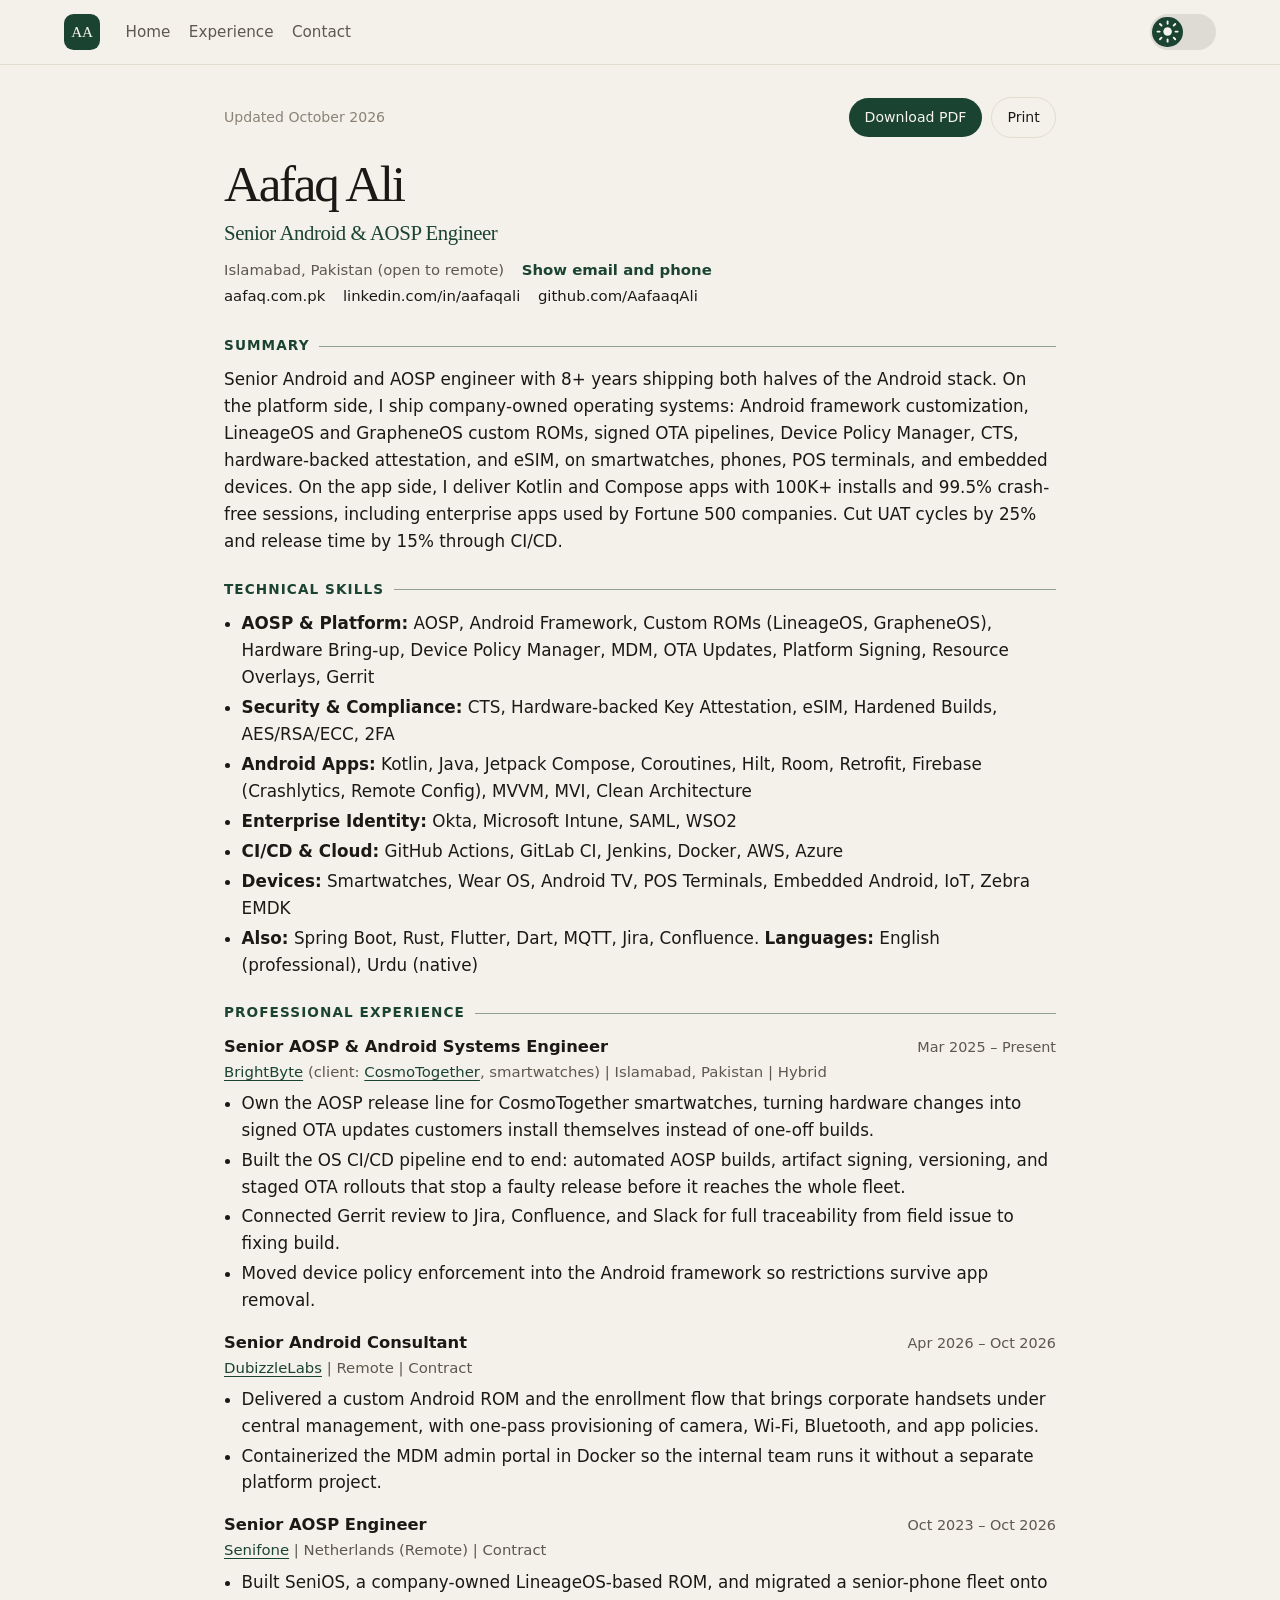
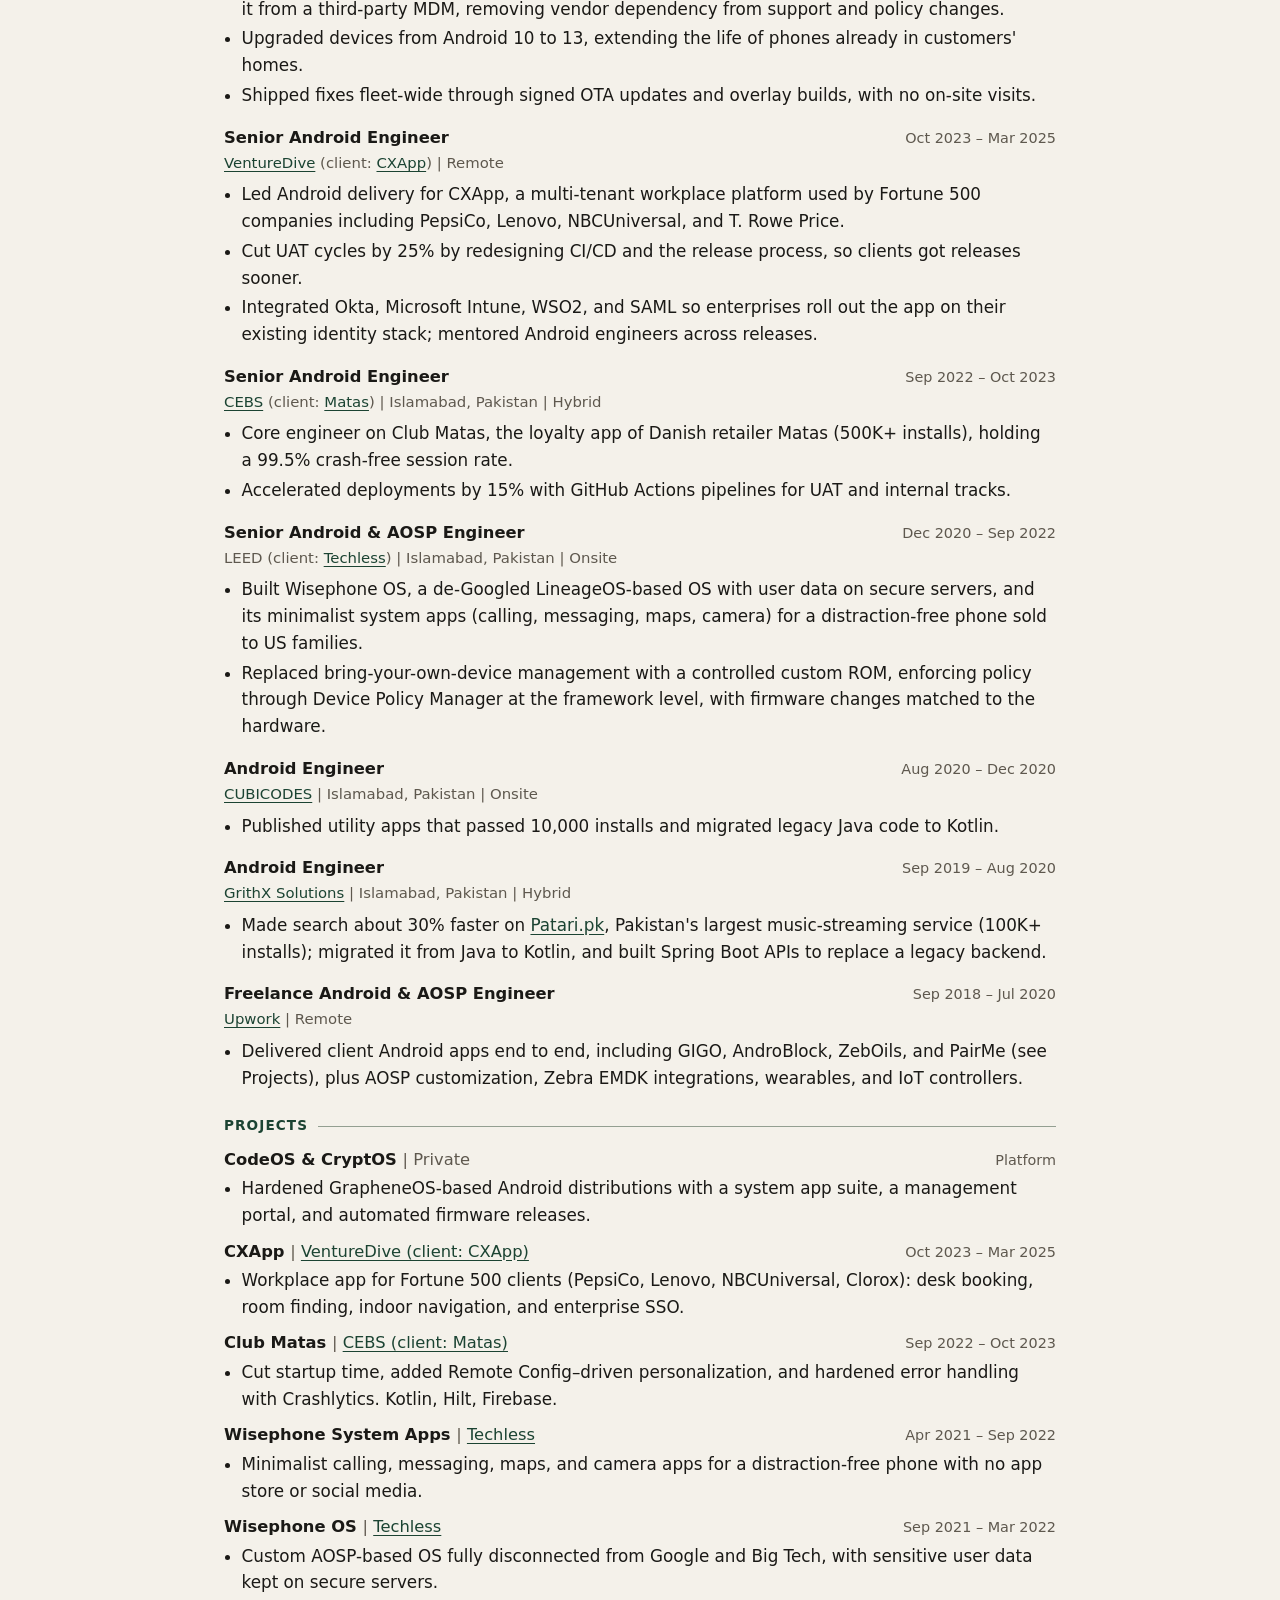
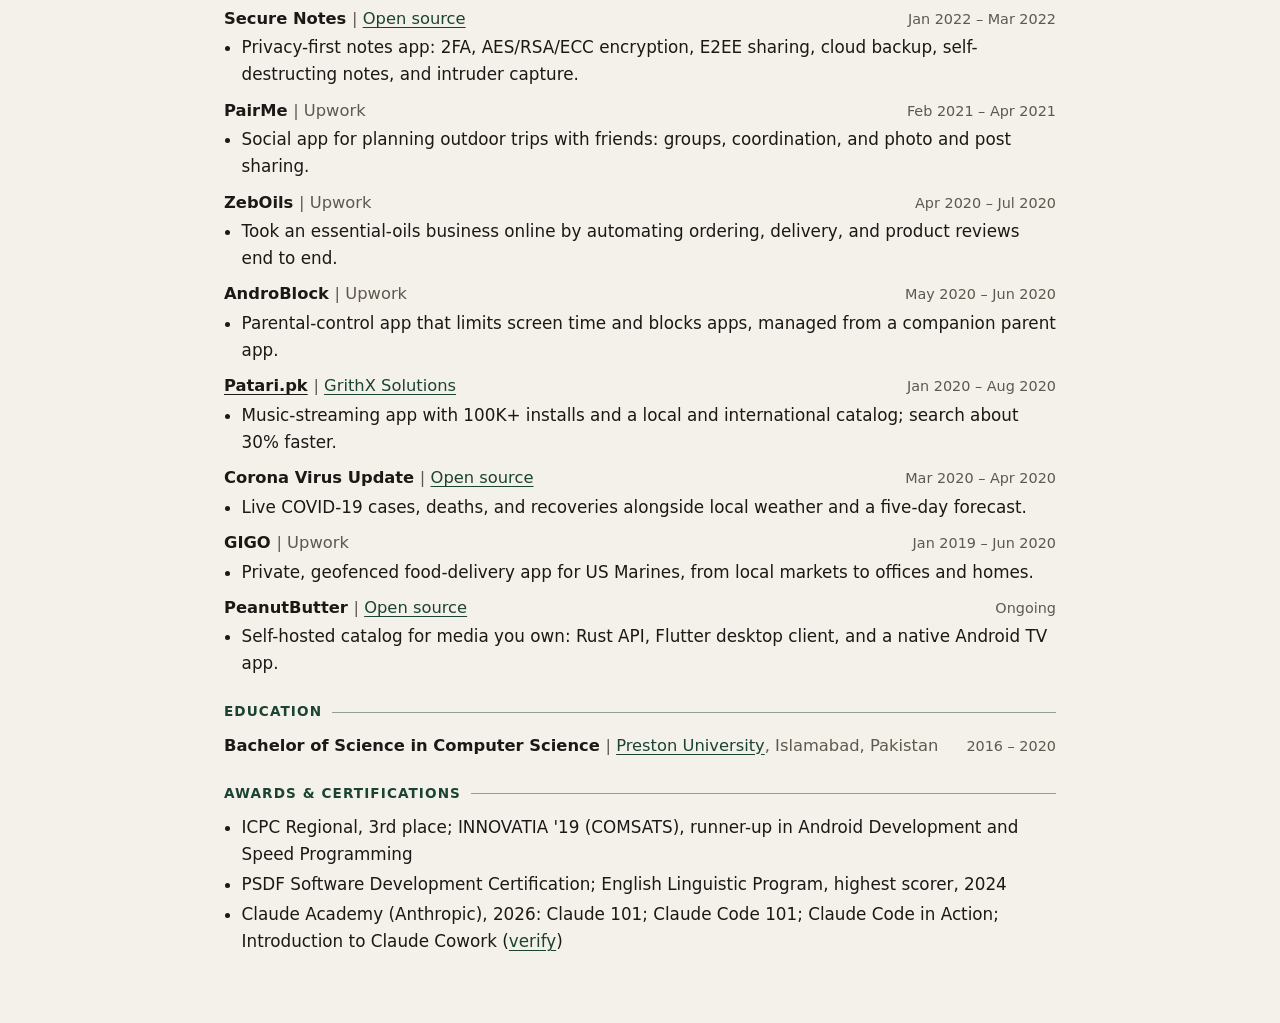
==== resume.html @ c1dac6fc "Update Club Matas installs to 500K+ Co-Authored-By: Claude Opus 5.5 <noreply@anthropic.com>" ====
<!DOCTYPE html>
<html lang="en">
<head>
  <meta charset="utf-8">
  <meta name="viewport" content="width=device-width, initial-scale=1">
  <title>Aafaq Ali · Resume · Senior Android &amp; AOSP Engineer</title>
  <meta name="description" content="Resume of Aafaq Ali, Senior Android and AOSP engineer with 8+ years across Android framework, custom ROMs, OTA pipelines, device management, and Kotlin apps with 100K+ installs. Updated October 2026.">
  <meta name="author" content="Aafaq Ali">
  <meta name="robots" content="index, follow">
  <link rel="canonical" href="https://aafaq.com.pk/resume.html">
  <meta property="og:title" content="Aafaq Ali · Resume">
  <meta property="og:description" content="Senior Android &amp; AOSP Engineer. Android framework, custom ROMs, OTA pipelines, device management, and Kotlin apps with 100K+ installs.">
  <meta property="og:url" content="https://aafaq.com.pk/resume.html">
  <meta property="og:type" content="profile">
  <meta name="theme-color" content="#f4f1ea" media="(prefers-color-scheme: light)">
  <meta name="theme-color" content="#12110f" media="(prefers-color-scheme: dark)">
  <!-- Google Analytics 4: only on the live site, so local copies and previews are not counted. -->
  <script>
    if (/^(www\.)?aafaq\.com\.pk$/.test(location.hostname)) {
      window.dataLayer = window.dataLayer || [];
      window.gtag = function () { dataLayer.push(arguments); };
      gtag("js", new Date());
      gtag("config", "G-D1ZEYYBL6N");
      var ga = document.createElement("script");
      ga.async = true;
      ga.src = "https://www.googletagmanager.com/gtag/js?id=G-D1ZEYYBL6N";
      document.head.appendChild(ga);
    }
  </script>
  <link rel="icon" href="favicon.svg" type="image/svg+xml">
  <link rel="stylesheet" href="css/site.css?v=dev">
  <script src="js/site.js?v=dev" defer></script>
  <script>
    (function () {
      try {
        var saved = localStorage.getItem("theme");
        var theme = saved || (matchMedia("(prefers-color-scheme: dark)").matches ? "dark" : "light");
        document.documentElement.setAttribute("data-theme", theme);
      } catch (err) {}
    })();
  </script>
</head>
<body class="resume">
  <a class="skip" href="#content">Skip to content</a>
  <header class="site-header no-print">
    <div class="wrap bar">
      <a class="brand" href="./" aria-label="Aafaq Ali, home">AA</a>
      <nav class="nav" aria-label="Primary">
        <a href="./">Home</a>
        <a href="./#experience">Experience</a>
        <a href="./#contact">Contact</a>
      </nav>
      <button class="theme-toggle" id="theme-toggle" type="button" aria-pressed="false" aria-label="Switch to dark mode">
        <span class="theme-thumb">
          <span class="theme-glyph">
            <svg class="theme-sun" viewBox="0 0 24 24" aria-hidden="true"><circle cx="12" cy="12" r="4.4"></circle><path d="M12 1.6v2.2M12 20.2v2.2M4.1 4.1l1.6 1.6M18.3 18.3l1.6 1.6M1.6 12h2.2M20.2 12h2.2M4.1 19.9l1.6-1.6M18.3 5.7l1.6-1.6" stroke="currentColor" stroke-width="2" stroke-linecap="round" fill="none"></path></svg>
            <svg class="theme-moon" viewBox="4.4 2.5 18 18" aria-hidden="true"><path d="M14.6 3.1a8.4 8.4 0 1 0 6.3 13.6A6.6 6.6 0 0 1 14.6 3.1z"></path></svg>
          </span>
        </span>
      </button>
    </div>
  </header>

  <main id="content" class="wrap cv">
    <p class="cv-tools no-print">
      <span>Updated October 2026</span>
      <a class="button" href="aafaq-ali-resume.pdf" download>Download PDF</a>
      <button class="button quiet" type="button" onclick="window.print()">Print</button>
    </p>

    <header class="cv-head">
      <h1>Aafaq Ali</h1>
      <p class="cv-title">Senior Android &amp; AOSP Engineer</p>
      <p class="cv-contact" id="resume-contact">
        <span>Islamabad, Pakistan (open to remote)</span>
        <button class="show-inline no-print" id="show-contact" type="button">Show email and phone</button>
      </p>
      <p class="cv-contact">
        <a href="https://aafaq.com.pk/">aafaq.com.pk</a>
        <a href="https://www.linkedin.com/in/aafaqali/">linkedin.com/in/aafaqali</a>
        <a href="https://github.com/AafaaqAli">github.com/AafaaqAli</a>
      </p>
    </header>

    <section class="cv-section" aria-labelledby="r-summary">
      <h2 id="r-summary">Summary</h2>
      <p>Senior Android and AOSP engineer with 8+ years shipping both halves of the Android stack. On the platform side, I ship company-owned operating systems: Android framework customization, LineageOS and GrapheneOS custom ROMs, signed OTA pipelines, Device Policy Manager, CTS, hardware-backed attestation, and eSIM, on smartwatches, phones, POS terminals, and embedded devices. On the app side, I deliver Kotlin and Compose apps with 100K+ installs and 99.5% crash-free sessions, including enterprise apps used by Fortune 500 companies. Cut UAT cycles by 25% and release time by 15% through CI/CD.</p>
    </section>

    <section class="cv-section" aria-labelledby="r-skills">
      <h2 id="r-skills">Technical Skills</h2>
      <ul class="cv-skills">
        <li><strong>AOSP &amp; Platform:</strong> AOSP, Android Framework, Custom ROMs (LineageOS, GrapheneOS), Hardware Bring-up, Device Policy Manager, MDM, OTA Updates, Platform Signing, Resource Overlays, Gerrit</li>
        <li><strong>Security &amp; Compliance:</strong> CTS, Hardware-backed Key Attestation, eSIM, Hardened Builds, AES/RSA/ECC, 2FA</li>
        <li><strong>Android Apps:</strong> Kotlin, Java, Jetpack Compose, Coroutines, Hilt, Room, Retrofit, Firebase (Crashlytics, Remote Config), MVVM, MVI, Clean Architecture</li>
        <li><strong>Enterprise Identity:</strong> Okta, Microsoft Intune, SAML, WSO2</li>
        <li><strong>CI/CD &amp; Cloud:</strong> GitHub Actions, GitLab CI, Jenkins, Docker, AWS, Azure</li>
        <li><strong>Devices:</strong> Smartwatches, Wear OS, Android TV, POS Terminals, Embedded Android, IoT, Zebra EMDK</li>
        <li><strong>Also:</strong> Spring Boot, Rust, Flutter, Dart, MQTT, Jira, Confluence. <strong>Languages:</strong> English (professional), Urdu (native)</li>
      </ul>
    </section>

    <section class="cv-section" aria-labelledby="r-exp">
      <h2 id="r-exp">Professional Experience</h2>

      <article class="cv-job">
        <div class="cv-job-head">
          <h3>Senior AOSP &amp; Android Systems Engineer</h3>
          <span class="cv-date">Mar 2025 – Present</span>
        </div>
        <p class="cv-org"><a href="https://www.linkedin.com/company/bright-byteconsulting">BrightByte</a> (client: <a href="https://cosmotogether.com/">CosmoTogether</a>, smartwatches) | Islamabad, Pakistan | Hybrid</p>
        <ul>
          <li>Own the AOSP release line for CosmoTogether smartwatches, turning hardware changes into signed OTA updates customers install themselves instead of one-off builds.</li>
          <li>Built the OS CI/CD pipeline end to end: automated AOSP builds, artifact signing, versioning, and staged OTA rollouts that stop a faulty release before it reaches the whole fleet.</li>
          <li>Connected Gerrit review to Jira, Confluence, and Slack for full traceability from field issue to fixing build.</li>
          <li>Moved device policy enforcement into the Android framework so restrictions survive app removal.</li>
        </ul>
      </article>

      <article class="cv-job">
        <div class="cv-job-head">
          <h3>Senior Android Consultant</h3>
          <span class="cv-date">Apr 2026 – Oct 2026</span>
        </div>
        <p class="cv-org"><a href="https://www.dubizzle.com/">DubizzleLabs</a> | Remote | Contract</p>
        <ul>
          <li>Delivered a custom Android ROM and the enrollment flow that brings corporate handsets under central management, with one-pass provisioning of camera, Wi-Fi, Bluetooth, and app policies.</li>
          <li>Containerized the MDM admin portal in Docker so the internal team runs it without a separate platform project.</li>
        </ul>
      </article>

      <article class="cv-job">
        <div class="cv-job-head">
          <h3>Senior AOSP Engineer</h3>
          <span class="cv-date">Oct 2023 – Oct 2026</span>
        </div>
        <p class="cv-org"><a href="https://senifone.co.uk/">Senifone</a> | Netherlands (Remote) | Contract</p>
        <ul>
          <li>Built SeniOS, a company-owned LineageOS-based ROM, and migrated a senior-phone fleet onto it from a third-party MDM, removing vendor dependency from support and policy changes.</li>
          <li>Upgraded devices from Android 10 to 13, extending the life of phones already in customers' homes.</li>
          <li>Shipped fixes fleet-wide through signed OTA updates and overlay builds, with no on-site visits.</li>
        </ul>
      </article>

      <article class="cv-job">
        <div class="cv-job-head">
          <h3>Senior Android Engineer</h3>
          <span class="cv-date">Oct 2023 – Mar 2025</span>
        </div>
        <p class="cv-org"><a href="https://www.venturedive.com/">VentureDive</a> (client: <a href="https://cxapp.com/">CXApp</a>) | Remote</p>
        <ul>
          <li>Led Android delivery for CXApp, a multi-tenant workplace platform used by Fortune 500 companies including PepsiCo, Lenovo, NBCUniversal, and T. Rowe Price.</li>
          <li>Cut UAT cycles by 25% by redesigning CI/CD and the release process, so clients got releases sooner.</li>
          <li>Integrated Okta, Microsoft Intune, WSO2, and SAML so enterprises roll out the app on their existing identity stack; mentored Android engineers across releases.</li>
        </ul>
      </article>

      <article class="cv-job">
        <div class="cv-job-head">
          <h3>Senior Android Engineer</h3>
          <span class="cv-date">Sep 2022 – Oct 2023</span>
        </div>
        <p class="cv-org"><a href="https://www.cebs.io/">CEBS</a> (client: <a href="https://play.google.com/store/apps/details?id=matas.matas">Matas</a>) | Islamabad, Pakistan | Hybrid</p>
        <ul>
          <li>Core engineer on Club Matas, the loyalty app of Danish retailer Matas (500K+ installs), holding a 99.5% crash-free session rate.</li>
          <li>Accelerated deployments by 15% with GitHub Actions pipelines for UAT and internal tracks.</li>
        </ul>
      </article>

      <article class="cv-job">
        <div class="cv-job-head">
          <h3>Senior Android &amp; AOSP Engineer</h3>
          <span class="cv-date">Dec 2020 – Sep 2022</span>
        </div>
        <p class="cv-org">LEED (client: <a href="https://www.techless.com/">Techless</a>) | Islamabad, Pakistan | Onsite</p>
        <ul>
          <li>Built Wisephone OS, a de-Googled LineageOS-based OS with user data on secure servers, and its minimalist system apps (calling, messaging, maps, camera) for a distraction-free phone sold to US families.</li>
          <li>Replaced bring-your-own-device management with a controlled custom ROM, enforcing policy through Device Policy Manager at the framework level, with firmware changes matched to the hardware.</li>
        </ul>
      </article>

      <article class="cv-job">
        <div class="cv-job-head">
          <h3>Android Engineer</h3>
          <span class="cv-date">Aug 2020 – Dec 2020</span>
        </div>
        <p class="cv-org"><a href="https://www.linkedin.com/company/cubicodes">CUBICODES</a> | Islamabad, Pakistan | Onsite</p>
        <ul>
          <li>Published utility apps that passed 10,000 installs and migrated legacy Java code to Kotlin.</li>
        </ul>
      </article>

      <article class="cv-job">
        <div class="cv-job-head">
          <h3>Android Engineer</h3>
          <span class="cv-date">Sep 2019 – Aug 2020</span>
        </div>
        <p class="cv-org"><a href="https://grithx.com/">GrithX Solutions</a> | Islamabad, Pakistan | Hybrid</p>
        <ul>
          <li>Made search about 30% faster on <a href="https://en.wikipedia.org/wiki/Patari_(service)">Patari.pk</a>, Pakistan's largest music-streaming service (100K+ installs); migrated it from Java to Kotlin, and built Spring Boot APIs to replace a legacy backend.</li>
        </ul>
      </article>

      <article class="cv-job">
        <div class="cv-job-head">
          <h3>Freelance Android &amp; AOSP Engineer</h3>
          <span class="cv-date">Sep 2018 – Jul 2020</span>
        </div>
        <p class="cv-org"><a href="https://www.upwork.com/freelancers/~01023178194f30eed5">Upwork</a> | Remote</p>
        <ul>
          <li>Delivered client Android apps end to end, including GIGO, AndroBlock, ZebOils, and PairMe (see Projects), plus AOSP customization, Zebra EMDK integrations, wearables, and IoT controllers.</li>
        </ul>
      </article>
    </section>

    <section class="cv-section" aria-labelledby="r-projects">
      <h2 id="r-projects">Projects</h2>
      <article class="cv-job cv-proj">
        <div class="cv-job-head">
          <h3>CodeOS &amp; CryptOS <span class="cv-ctx">| Private</span></h3>
          <span class="cv-date">Platform</span>
        </div>
        <ul>
          <li>Hardened GrapheneOS-based Android distributions with a system app suite, a management portal, and automated firmware releases.</li>
        </ul>
      </article>

      <article class="cv-job cv-proj">
        <div class="cv-job-head">
          <h3>CXApp <span class="cv-ctx">| <a href="https://cxapp.com/">VentureDive (client: CXApp)</a></span></h3>
          <span class="cv-date">Oct 2023 – Mar 2025</span>
        </div>
        <ul>
          <li>Workplace app for Fortune 500 clients (PepsiCo, Lenovo, NBCUniversal, Clorox): desk booking, room finding, indoor navigation, and enterprise SSO.</li>
        </ul>
      </article>
      <article class="cv-job cv-proj">
        <div class="cv-job-head">
          <h3>Club Matas <span class="cv-ctx">| <a href="https://play.google.com/store/apps/details?id=matas.matas">CEBS (client: Matas)</a></span></h3>
          <span class="cv-date">Sep 2022 – Oct 2023</span>
        </div>
        <ul>
          <li>Cut startup time, added Remote Config–driven personalization, and hardened error handling with Crashlytics. Kotlin, Hilt, Firebase.</li>
        </ul>
      </article>

      <article class="cv-job cv-proj">
        <div class="cv-job-head">
          <h3>Wisephone System Apps <span class="cv-ctx">| <a href="https://www.techless.com/">Techless</a></span></h3>
          <span class="cv-date">Apr 2021 – Sep 2022</span>
        </div>
        <ul>
          <li>Minimalist calling, messaging, maps, and camera apps for a distraction-free phone with no app store or social media.</li>
        </ul>
      </article>

      <article class="cv-job cv-proj">
        <div class="cv-job-head">
          <h3>Wisephone OS <span class="cv-ctx">| <a href="https://www.techless.com/">Techless</a></span></h3>
          <span class="cv-date">Sep 2021 – Mar 2022</span>
        </div>
        <ul>
          <li>Custom AOSP-based OS fully disconnected from Google and Big Tech, with sensitive user data kept on secure servers.</li>
        </ul>
      </article>

      <article class="cv-job cv-proj">
        <div class="cv-job-head">
          <h3>Secure Notes <span class="cv-ctx">| <a href="https://github.com/AafaaqAli/SecureNotes">Open source</a></span></h3>
          <span class="cv-date">Jan 2022 – Mar 2022</span>
        </div>
        <ul>
          <li>Privacy-first notes app: 2FA, AES/RSA/ECC encryption, E2EE sharing, cloud backup, self-destructing notes, and intruder capture.</li>
        </ul>
      </article>

      <article class="cv-job cv-proj">
        <div class="cv-job-head">
          <h3>PairMe <span class="cv-ctx">| Upwork</span></h3>
          <span class="cv-date">Feb 2021 – Apr 2021</span>
        </div>
        <ul>
          <li>Social app for planning outdoor trips with friends: groups, coordination, and photo and post sharing.</li>
        </ul>
      </article>

      <article class="cv-job cv-proj">
        <div class="cv-job-head">
          <h3>ZebOils <span class="cv-ctx">| Upwork</span></h3>
          <span class="cv-date">Apr 2020 – Jul 2020</span>
        </div>
        <ul>
          <li>Took an essential-oils business online by automating ordering, delivery, and product reviews end to end.</li>
        </ul>
      </article>

      <article class="cv-job cv-proj">
        <div class="cv-job-head">
          <h3>AndroBlock <span class="cv-ctx">| Upwork</span></h3>
          <span class="cv-date">May 2020 – Jun 2020</span>
        </div>
        <ul>
          <li>Parental-control app that limits screen time and blocks apps, managed from a companion parent app.</li>
        </ul>
      </article>

      <article class="cv-job cv-proj">
        <div class="cv-job-head">
          <h3><a href="https://en.wikipedia.org/wiki/Patari_(service)">Patari.pk</a> <span class="cv-ctx">| <a href="https://grithx.com/">GrithX Solutions</a></span></h3>
          <span class="cv-date">Jan 2020 – Aug 2020</span>
        </div>
        <ul>
          <li>Music-streaming app with 100K+ installs and a local and international catalog; search about 30% faster.</li>
        </ul>
      </article>

      <article class="cv-job cv-proj">
        <div class="cv-job-head">
          <h3>Corona Virus Update <span class="cv-ctx">| <a href="https://github.com/AafaaqAli/CoronaUpdate">Open source</a></span></h3>
          <span class="cv-date">Mar 2020 – Apr 2020</span>
        </div>
        <ul>
          <li>Live COVID-19 cases, deaths, and recoveries alongside local weather and a five-day forecast.</li>
        </ul>
      </article>

      <article class="cv-job cv-proj">
        <div class="cv-job-head">
          <h3>GIGO <span class="cv-ctx">| Upwork</span></h3>
          <span class="cv-date">Jan 2019 – Jun 2020</span>
        </div>
        <ul>
          <li>Private, geofenced food-delivery app for US Marines, from local markets to offices and homes.</li>
        </ul>
      </article>

      <article class="cv-job cv-proj">
        <div class="cv-job-head">
          <h3>PeanutButter <span class="cv-ctx">| <a href="https://github.com/PeanutButterOrg/PeanutButter">Open source</a></span></h3>
          <span class="cv-date">Ongoing</span>
        </div>
        <ul>
          <li>Self-hosted catalog for media you own: Rust API, Flutter desktop client, and a native Android TV app.</li>
        </ul>
      </article>
    </section>

    <section class="cv-section" aria-labelledby="r-edu">
      <h2 id="r-edu">Education</h2>
      <div class="cv-job-head">
        <h3>Bachelor of Science in Computer Science <span class="cv-ctx">| <a href="https://preston.edu.pk/">Preston University</a>, Islamabad, Pakistan</span></h3>
        <span class="cv-date">2016 – 2020</span>
      </div>
    </section>

    <section class="cv-section" aria-labelledby="r-awards">
      <h2 id="r-awards">Awards &amp; Certifications</h2>
      <ul class="cv-list">
        <li>ICPC Regional, 3rd place; INNOVATIA '19 (COMSATS), runner-up in Android Development and Speed Programming</li>
        <li>PSDF Software Development Certification; English Linguistic Program, highest scorer, 2024</li>
        <li>Claude Academy (Anthropic), 2026: Claude 101; Claude Code 101; Claude Code in Action; Introduction to Claude Cowork (<a href="https://academy.claude.com/verify/8e38392c309df0e5805ce47df8dbedf6" target="_blank" rel="noopener noreferrer">verify</a>)</li>
      </ul>
    </section>
  </main>
</body>
</html>
---- css/site.css ----
:root {
  --bg: #f4f1ea;
  --surface: #fffcf8;
  --ink: #1a1916;
  --muted: #5e584e;
  --faint: #8a8276;
  --line: #e3dcd0;
  --accent: #1b4332;
  --accent-ink: #f7f4ee;
  --shadow: 0 16px 40px rgba(40, 32, 20, 0.06);
  --serif: "Iowan Old Style", Palatino, "Palatino Linotype", Georgia, serif;
  --sans: "Segoe UI", system-ui, -apple-system, sans-serif;
  --page: 72rem;
  color-scheme: light;
}

[data-theme="dark"] {
  --bg: #12110f;
  --surface: #1c1b18;
  --ink: #f3efe6;
  --muted: #c4bbae;
  --faint: #9a9184;
  --line: #312e29;
  --accent: #d5ebe1;
  --accent-ink: #13211b;
  --shadow: none;
  color-scheme: dark;
}

@media (prefers-color-scheme: dark) {
  :root:not([data-theme="light"]) {
    --bg: #12110f;
    --surface: #1c1b18;
    --ink: #f3efe6;
    --muted: #c4bbae;
    --faint: #9a9184;
    --line: #312e29;
    --accent: #d5ebe1;
    --accent-ink: #13211b;
    --shadow: none;
    color-scheme: dark;
  }
}

*,
*::before,
*::after { box-sizing: border-box; }

[hidden] { display: none !important; }

html { scroll-behavior: auto; }

body {
  margin: 0;
  background:
    radial-gradient(1200px 420px at 10% -10%, color-mix(in srgb, var(--accent) 12%, transparent), transparent 60%),
    var(--bg);
  color: var(--ink);
  font-family: var(--sans);
  font-size: 1.05rem;
  line-height: 1.6;
  transition: background-color 0.45s ease, color 0.45s ease;
}

.site-header,
.section,
.job {
  transition: background-color 0.45s ease, color 0.45s ease, border-color 0.45s ease;
}

img { max-width: 100%; display: block; }

a { color: inherit; text-underline-offset: 0.18em; }
a:hover { color: var(--accent); }

:focus-visible {
  outline: 2px solid var(--accent);
  outline-offset: 3px;
}

.skip {
  position: absolute;
  left: 1rem;
  top: -4rem;
  background: var(--accent);
  color: var(--accent-ink);
  padding: 0.5rem 0.8rem;
  z-index: 30;
}
.skip:focus { top: 0.75rem; }

.wrap {
  width: min(var(--page), calc(100% - 2.5rem));
  margin-inline: auto;
}

.site-header {
  position: sticky;
  top: 0;
  z-index: 20;
  background: color-mix(in srgb, var(--bg) 88%, transparent);
  backdrop-filter: blur(14px);
  border-bottom: 1px solid var(--line);
}

.bar {
  display: flex;
  align-items: center;
  justify-content: space-between;
  gap: 1rem;
  min-height: 4rem;
}

.nav {
  display: flex;
  flex-wrap: wrap;
  gap: 0.25rem 1.15rem;
}

.nav a {
  text-decoration: none;
  color: var(--muted);
  font-size: 0.95rem;
  padding: 0.35rem 0;
}

.nav a { position: relative; transition: color 0.2s ease; }
.nav a::after {
  content: "";
  position: absolute;
  left: 0;
  right: 0;
  bottom: 0;
  height: 2px;
  border-radius: 2px;
  background: var(--accent);
  transform: scaleX(0);
  transform-origin: left;
  transition: transform 0.3s cubic-bezier(0.22, 1, 0.36, 1);
}
.nav a:hover,
.nav a[aria-current] { color: var(--ink); }
.nav a[aria-current]::after { transform: scaleX(1); }

.theme-toggle {
  position: relative;
  width: 4.15rem;
  height: 2.25rem;
  padding: 0;
  border: 0;
  border-radius: 999px;
  background: color-mix(in srgb, var(--ink) 10%, var(--bg));
  color: var(--ink);
  cursor: pointer;
  outline: none;
  overflow: hidden;
}

.theme-toggle:focus,
.theme-toggle:focus-visible { outline: none; }

.theme-thumb {
  position: absolute;
  top: 0.16rem;
  left: 0.16rem;
  width: 1.93rem;
  height: 1.93rem;
  border: 0;
  border-radius: 50%;
  background: var(--accent);
  color: var(--accent-ink);
  display: grid;
  place-items: center;
  transition: transform 0.45s cubic-bezier(0.22, 1, 0.36, 1);
}

.theme-glyph {
  width: 1.45rem;
  height: 1.45rem;
  display: grid;
}

.theme-glyph svg {
  grid-area: 1 / 1;
  width: 100%;
  height: 100%;
  fill: currentColor;
  stroke: none;
  color: var(--accent-ink);
  transform-origin: center;
  transition: transform 0.45s cubic-bezier(0.22, 1, 0.36, 1);
}

.theme-sun { opacity: 1; transform: rotate(0deg); }
.theme-moon { opacity: 0; transform: rotate(-28deg); }

[data-theme="dark"] .theme-sun { opacity: 0; transform: rotate(28deg); }
[data-theme="dark"] .theme-moon { opacity: 1; transform: rotate(0deg); }
[data-theme="dark"] .theme-thumb { transform: translateX(1.9rem); }

@media (prefers-reduced-motion: reduce) {
  .theme-glyph svg,
  .theme-thumb,
  .card,
  body,
  .site-header { transition: none; }
}

.hero {
  padding: 4.5rem 0 2.5rem;
}

.eyebrow {
  margin: 0 0 0.8rem;
  color: var(--muted);
  font-size: 0.78rem;
  letter-spacing: 0.14em;
  text-transform: uppercase;
}

h1 {
  margin: 0;
  font-family: var(--serif);
  font-weight: 500;
  font-size: clamp(3.2rem, 7vw, 5.4rem);
  letter-spacing: -0.045em;
  line-height: 0.92;
}

.role {
  margin: 1rem 0 0;
  font-family: var(--serif);
  font-size: clamp(1.45rem, 2.4vw, 1.9rem);
  letter-spacing: -0.03em;
  line-height: 1.2;
}

.lede {
  max-width: 40rem;
  margin: 1.1rem 0 0;
  font-size: 1.12rem;
}

.actions {
  display: flex;
  flex-wrap: wrap;
  align-items: center;
  gap: 0.55rem;
  margin: 1.45rem 0 0;
}

.button {
  display: inline-flex;
  align-items: center;
  padding: 0.55rem 0.95rem;
  border-radius: 999px;
  background: var(--accent);
  color: var(--accent-ink);
  font-size: 0.92rem;
  font-weight: 600;
  text-decoration: none;
}

.button.quiet {
  background: transparent;
  color: var(--ink);
  border: 1px solid var(--line);
}

a.button:hover,
a.button:focus-visible {
  color: var(--accent-ink);
  filter: brightness(1.12);
}

.button.quiet:hover,
.button.quiet:focus-visible {
  color: var(--ink);
  background: color-mix(in srgb, var(--ink) 8%, transparent);
  border-color: color-mix(in srgb, var(--ink) 30%, var(--line));
  filter: none;
}

.icon-btn {
  width: 2.85rem;
  height: 2.85rem;
  display: grid;
  place-items: center;
  flex: 0 0 auto;
  padding: 0;
  border: 0;
  border-radius: 50%;
  background: color-mix(in srgb, var(--ink) 8%, transparent);
  color: var(--ink);
  line-height: 0;
  text-decoration: none;
  outline: none;
  transition: background-color 0.2s ease, color 0.2s ease;
}

.icon-btn svg {
  display: block;
  width: 1.35rem;
  height: 1.35rem;
  margin: 0;
  fill: currentColor;
}

.icon-btn:focus,
.icon-btn:focus-visible { outline: none; }

a.icon-btn:hover,
a.icon-btn:focus-visible {
  color: var(--accent-ink);
  background: var(--accent);
}

.section {
  padding: 2.6rem 0;
  border-top: 1px solid var(--line);
  scroll-margin-top: 5rem;
}

.section:focus { outline: none; }

.lines { margin: 0; }
.lines div {
  display: grid;
  grid-template-columns: 6.5rem 1fr;
  gap: 0.75rem;
  padding: 0.45rem 0;
  border-top: 1px solid var(--line);
}
.lines div:last-child { border-bottom: 1px solid var(--line); }
.lines dt { margin: 0; font-weight: 600; }
.lines dd { margin: 0; color: var(--muted); }
.more { margin: 0.9rem 0 0; }
.more a { color: var(--accent); font-weight: 600; }

.facts {
  display: grid;
  grid-template-columns: 1fr 1fr;
  gap: 2rem;
}
.facts h3 {
  margin: 0 0 0.45rem;
  font-size: 1rem;
  font-weight: 600;
}
.quiet {
  list-style: none;
  margin: 0;
  padding: 0;
  color: var(--muted);
}
.quiet li + li { margin-top: 0.3rem; }

.contact-panel {
  display: flex;
  flex-wrap: wrap;
  align-items: center;
  justify-content: space-between;
  gap: 1rem 1.5rem;
  padding: 1.25rem 1.35rem;
  border: 1px solid var(--line);
  border-radius: 1.15rem;
  background:
    linear-gradient(135deg, color-mix(in srgb, var(--accent) 12%, transparent), transparent 55%),
    var(--surface);
}

.contact-note {
  margin: 0;
  max-width: 28rem;
  color: var(--muted);
}

.contact-panel .button {
  border: 0;
  cursor: pointer;
}

.contact-line {
  display: flex;
  flex-wrap: wrap;
  gap: 0.35rem 1.15rem;
  margin: 0;
  width: 100%;
}

.contact-line a {
  color: var(--accent);
  font-weight: 600;
  text-decoration: none;
}

.contact-line a:hover { text-decoration: underline; }

.show-inline {
  border: 0;
  padding: 0;
  background: none;
  color: var(--accent);
  font: inherit;
  font-weight: 600;
  cursor: pointer;
}

.site-footer .foot {
  display: flex;
  flex-wrap: wrap;
  justify-content: space-between;
  gap: 0.35rem 1.5rem;
  align-items: baseline;
}

.site-footer p { margin: 0; }


.when { margin: 0.15rem 0 0.45rem; color: var(--muted); }

.section h2 {
  margin: 0 0 1.25rem;
  font-size: 0.78rem;
  letter-spacing: 0.14em;
  text-transform: uppercase;
  color: var(--muted);
}

.cards {
  display: grid;
  grid-template-columns: 1fr 1fr;
  gap: 1rem;
}

.card {
  background: var(--surface);
  border: 1px solid var(--line);
  border-radius: 1rem;
  padding: 1.15rem 1.2rem 1.2rem;
  box-shadow: var(--shadow);
}

.card-top {
  display: flex;
  align-items: center;
  justify-content: space-between;
  gap: 0.75rem;
}

.card h3,
.job h3 {
  margin: 0 0 0.25rem;
  font-family: var(--serif);
  font-size: 1.45rem;
  font-weight: 500;
  letter-spacing: -0.03em;
  line-height: 1.2;
}

.card h3 a,
.job h3 a { text-decoration: none; }

.meta {
  margin: 0;
  color: var(--muted);
  font-size: 0.92rem;
}

.card p:last-child,
.job li { color: var(--muted); }
.card p.body { margin: 0.55rem 0 0; color: var(--ink); }

.jobs { display: grid; gap: 1.4rem; }


.job ul { margin: 0.45rem 0 0; padding-left: 1.1rem; }
.job li + li { margin-top: 0.28rem; }

.skill-grid,
.split {
  display: grid;
  grid-template-columns: 1fr 1fr;
  gap: 1rem;
}

.skill,
.panel {
  background: var(--surface);
  border: 1px solid var(--line);
  border-radius: 1rem;
  padding: 1rem 1.1rem;
}

.skill h3,
.panel h3 {
  margin: 0 0 0.35rem;
  font-size: 1rem;
}

.skill p,
.panel p { margin: 0.25rem 0; color: var(--muted); }

.contact-list {
  list-style: none;
  margin: 0.8rem 0 0;
  padding: 0;
  display: grid;
  gap: 0.4rem;
}

.contact-list a { color: var(--accent); font-weight: 650; }

.resume-actions {
  display: flex;
  flex-wrap: wrap;
  gap: 0.8rem 1rem;
  align-items: center;
  margin: 0 0 1rem;
}

button.print,
.button {
  font: inherit;
  background: var(--accent);
  color: var(--accent-ink);
  border: 0;
  border-radius: 999px;
  padding: 0.5rem 0.95rem;
  text-decoration: none;
  cursor: pointer;
}

.site-footer {
  padding: 0.85rem 0;
  color: var(--faint);
  font-size: 0.86rem;
  line-height: 1.45;
  border-top: 1px solid var(--line);
}

.resume-top { padding: 2.4rem 0 0.4rem; }
.resume h1 { font-size: clamp(2.6rem, 6vw, 4rem); }
.resume .role { font-size: 1.35rem; }
.resume .job { grid-template-columns: 1fr; }

/* Brand, hero accents */
.brand {
  display: grid;
  place-items: center;
  width: 2.25rem;
  height: 2.25rem;
  border-radius: 0.6rem;
  background: var(--accent);
  color: var(--accent-ink);
  font-family: var(--serif);
  font-size: 0.95rem;
  letter-spacing: -0.02em;
  text-decoration: none;
}
a.brand:hover { color: var(--accent-ink); }
.bar .nav { margin-right: auto; margin-left: 0.6rem; }

.eyebrow .dot {
  display: inline-block;
  width: 0.5rem;
  height: 0.5rem;
  margin-right: 0.55rem;
  border-radius: 50%;
  background: #2d9d6a;
  box-shadow: 0 0 0 0.22rem color-mix(in srgb, #2d9d6a 22%, transparent);
  vertical-align: 0.08em;
}

.lede strong { font-weight: 600; color: var(--ink); }
.hero .lede { max-width: 44rem; color: var(--muted); }

/* Hero portrait: two aligned images crossfade with the theme */
.hero {
  display: grid;
  grid-template-columns: minmax(0, 1fr) auto;
  align-items: center;
  column-gap: 3rem;
}
.hero .stats { grid-column: 1 / -1; }

.portrait {
  position: relative;
  display: grid;
  width: clamp(15rem, 26vw, 21rem);
  aspect-ratio: 1;
  margin: 0;
  border-radius: 50%;
}
.portrait::before {
  content: "";
  position: absolute;
  inset: -0.6rem;
  border-radius: 50%;
  border: 1px solid color-mix(in srgb, var(--accent) 35%, transparent);
  background: radial-gradient(circle at 50% 40%, color-mix(in srgb, var(--accent) 14%, transparent), transparent 70%);
  transition: border-color 0.7s ease, background 0.7s ease;
}
.portrait img {
  grid-area: 1 / 1;
  position: relative;
  width: 100%;
  height: 100%;
  border-radius: 50%;
  transition:
    opacity 0.7s cubic-bezier(0.22, 1, 0.36, 1),
    transform 0.7s cubic-bezier(0.22, 1, 0.36, 1),
    filter 0.7s ease;
}
.portrait-light { opacity: 1; transform: none; filter: none; }
.portrait-dark { opacity: 0; transform: scale(0.98); filter: brightness(0.85); }

[data-theme="dark"] .portrait-light { opacity: 0; transform: scale(0.98); filter: brightness(0.7); }
[data-theme="dark"] .portrait-dark { opacity: 1; transform: none; filter: none; }

/* Circular theme reveal (view transitions): the new theme is drawn final,
   then uncovered by a growing circle, so nothing fades through grey. */
::view-transition-old(root),
::view-transition-new(root) {
  animation: none;
  mix-blend-mode: normal;
}
::view-transition-new(root) { z-index: 2; }
html.theme-reveal *:not(.theme-thumb):not(.theme-glyph svg),
html.theme-reveal *::before,
html.theme-reveal *::after { transition: none !important; }

/* Fallback: while the theme flips, every surface fades on the same clock */
html.theming *:not(.portrait img),
html.theming *::before,
html.theming *::after {
  transition:
    background-color 0.6s ease,
    background 0.6s ease,
    color 0.6s ease,
    border-color 0.6s ease,
    fill 0.6s ease,
    box-shadow 0.6s ease !important;
}
html.theming .theme-thumb,
html.theming .theme-glyph svg {
  transition: transform 0.45s cubic-bezier(0.22, 1, 0.36, 1), opacity 0.45s ease, background-color 0.6s ease, color 0.6s ease !important;
}

@media (prefers-reduced-motion: reduce) {
  .portrait img, .portrait::before { transition: opacity 0.2s linear; }
}

@media (max-width: 800px) {
  .hero { grid-template-columns: 1fr; }
  .portrait {
    grid-row: 1;
    width: 8.5rem;
    margin: 0 0 1.4rem 0.6rem;
  }
  .portrait::before { inset: -0.4rem; }
}
.hero .lede strong { color: var(--ink); }

.socials { display: inline-flex; gap: 0.55rem; margin-left: 0.35rem; }

.stats {
  display: grid;
  grid-template-columns: repeat(4, 1fr);
  gap: 1px;
  margin: 2.6rem 0 0;
  border: 1px solid var(--line);
  border-radius: 1.1rem;
  overflow: hidden;
  background: var(--line);
}
.stats div {
  padding: 1.1rem 1.2rem 1.15rem;
  background: var(--surface);
}
.stats dt {
  font-family: var(--serif);
  font-size: clamp(1.7rem, 3vw, 2.25rem);
  letter-spacing: -0.04em;
  line-height: 1.1;
  color: var(--accent);
}
.stats dd {
  margin: 0.3rem 0 0;
  color: var(--muted);
  font-size: 0.9rem;
  line-height: 1.4;
}

/* Cards */
.card { transition: transform 0.25s ease, border-color 0.25s ease; }
.card:hover {
  transform: translateY(-2px);
  border-color: color-mix(in srgb, var(--accent) 35%, var(--line));
}
.card-tag {
  display: inline-block;
  margin-bottom: 0.55rem;
  color: var(--accent);
  font-size: 0.74rem;
  font-weight: 650;
  letter-spacing: 0.12em;
  text-transform: uppercase;
}
.card h3 a:hover { text-decoration: underline; }
.card { display: flex; flex-direction: column; }
.card .stack {
  margin: auto 0 0;
  padding-top: 0.85rem;
  color: var(--faint);
  font-size: 0.82rem;
}

/* Claude Academy badges */
.academy { margin-top: 2rem; }
.academy h3 {
  margin: 0 0 0.75rem;
  font-size: 1rem;
  font-weight: 600;
}
.badges {
  display: grid;
  grid-template-columns: repeat(4, 1fr);
  gap: 1rem;
  margin: 0;
  padding: 0;
  list-style: none;
}
.badge {
  display: flex;
  flex-direction: column;
  height: 100%;
  overflow: hidden;
  background: var(--surface);
  border: 1px solid var(--line);
  border-radius: 1rem;
  box-shadow: var(--shadow);
  text-decoration: none;
  transition: transform 0.25s ease, border-color 0.25s ease;
}
.badge:hover {
  transform: translateY(-2px);
  border-color: color-mix(in srgb, var(--accent) 35%, var(--line));
}
.badge img {
  display: block;
  width: 100%;
  height: auto;
  border-bottom: 1px solid var(--line);
}
.badge-name {
  padding: 0.75rem 0.9rem 0;
  color: var(--ink);
  font-weight: 600;
  line-height: 1.3;
}
.badge-meta {
  padding: 0.25rem 0.9rem 0.85rem;
  color: var(--muted);
  font-size: 0.85rem;
}
.badge:hover .badge-meta { color: var(--accent); }
@media (max-width: 800px) {
  .badges { grid-template-columns: 1fr 1fr; }
}
@media (prefers-reduced-motion: reduce) {
  .badge { transition: none; }
  .badge:hover { transform: none; }
}

/* Timeline */
.timeline {
  list-style: none;
  margin: 0;
  padding: 0;
  display: grid;
}
.timeline .job {
  display: grid;
  grid-template-columns: 9.5rem 1fr;
  gap: 1.5rem;
  padding: 1.35rem 0;
  border-top: 1px solid var(--line);
}
.timeline .job:first-child { border-top: 0; padding-top: 0; }
.timeline .when {
  margin: 0.35rem 0 0;
  font-size: 0.85rem;
  font-variant-numeric: tabular-nums;
  color: var(--faint);
}
.timeline .job li strong { font-weight: 600; color: var(--ink); }
.timeline .job:first-child .when::before {
  content: "Now";
  display: block;
  width: max-content;
  margin-bottom: 0.35rem;
  padding: 0.05rem 0.45rem;
  border-radius: 999px;
  background: var(--accent);
  color: var(--accent-ink);
  font-size: 0.7rem;
  font-weight: 650;
  letter-spacing: 0.06em;
  text-transform: uppercase;
}

.more { color: var(--muted); }

/* Contact */
.contact-head {
  margin: 0 0 0.35rem;
  font-family: var(--serif);
  font-size: clamp(1.3rem, 2.4vw, 1.65rem);
  letter-spacing: -0.03em;
  line-height: 1.25;
}
.contact-panel { padding: 1.6rem 1.7rem; }
.contact-panel > div:first-child { flex: 1 1 22rem; }
.contact-note { max-width: 34rem; }

/* Resume helpers */
.meta-line { margin: 0.35rem 0 0; color: var(--muted); }
.plain-list { margin: 0; padding-left: 1.1rem; }
.plain-list li + li { margin-top: 0.3rem; }

@media (max-width: 800px) {
  .stats { grid-template-columns: 1fr 1fr; }
  .timeline .job { grid-template-columns: 1fr; gap: 0.2rem; }
  .timeline .when { margin: 0; }
  .socials { margin-left: 0; }
}

@media (max-width: 520px) {
  .nav a:nth-child(1), .nav a:nth-child(3) { display: none; }
  .contact-panel { padding: 1.25rem; }
}

@media (max-width: 800px) {
  .hero,
  .cards,
  .skill-grid,
  .split,
  .facts,
  .lines div,
  .job { grid-template-columns: 1fr; }
  .hero { padding-top: 2rem; }
}

@media (prefers-reduced-motion: reduce) {
  * { scroll-behavior: auto !important; }
}

/* Resume document */
.cv {
  max-width: 52rem;
  padding: 2rem 0 4rem;
}
.cv-tools {
  display: flex;
  flex-wrap: wrap;
  align-items: center;
  gap: 0.6rem;
  margin: 0 0 1.25rem;
  color: var(--faint);
  font-size: 0.88rem;
}
.cv-tools span { margin-right: auto; }
.cv-head { padding-bottom: 0.4rem; }
.cv h1 { font-size: clamp(2.4rem, 5vw, 3.2rem); line-height: 1; }
.cv-title {
  margin: 0.45rem 0 0.6rem;
  font-family: var(--serif);
  font-size: 1.3rem;
  letter-spacing: -0.02em;
  color: var(--accent);
}
.cv-contact {
  display: flex;
  flex-wrap: wrap;
  gap: 0.15rem 1.1rem;
  margin: 0.15rem 0 0;
  color: var(--muted);
  font-size: 0.93rem;
}
.cv-contact a { color: var(--ink); text-decoration: none; }
.cv-contact a:hover { color: var(--accent); text-decoration: underline; }
.cv-section { padding: 1.25rem 0 0.25rem; }
.cv-section h2 {
  display: flex;
  align-items: center;
  gap: 0.6rem;
  margin: 0 0 0.6rem;
  font-size: 0.85rem;
  font-weight: 700;
  letter-spacing: 0.08em;
  text-transform: uppercase;
  color: var(--accent);
}
.cv-section h2::after {
  content: "";
  flex: 1;
  height: 1px;
  background: color-mix(in srgb, var(--accent) 40%, var(--line));
}
.cv-section > p { margin: 0; }
.cv-skills, .cv-list { margin: 0; padding-left: 1.1rem; }
.cv-skills li + li, .cv-list li + li { margin-top: 0.2rem; }
.cv-skills strong { color: var(--ink); }
.cv-job + .cv-job { margin-top: 1rem; }
.cv-job-head {
  display: flex;
  flex-wrap: wrap;
  align-items: baseline;
  justify-content: space-between;
  gap: 0 1rem;
}
.cv-job-head h3 {
  margin: 0;
  font-size: 1.02rem;
  font-weight: 700;
}
.cv-date {
  color: var(--muted);
  font-size: 0.9rem;
  font-variant-numeric: tabular-nums;
  white-space: nowrap;
}
.cv-org { margin: 0.05rem 0 0; color: var(--muted); font-size: 0.93rem; }
.cv-job ul { margin: 0.35rem 0 0; padding-left: 1.1rem; }
.cv-job li + li { margin-top: 0.18rem; }
.cv li a, .cv-org a, .cv-ctx a { color: var(--accent); }
.cv-ctx { font-weight: 400; color: var(--muted); }
.cv-proj + .cv-proj { margin-top: 0.6rem; }
.cv-proj ul { margin-top: 0.15rem; }

@page { size: A4; margin: 9mm 13mm; }

@media print {
  html, body { background: #fff !important; }
  body.resume {
    font-family: Arial, "Liberation Sans", Helvetica, sans-serif;
    font-size: 9.6pt;
    line-height: 1.3;
    color: #111;
  }
  body.resume * { letter-spacing: 0 !important; color: #111 !important; }
  body.resume a {
    color: #1849a9 !important;
    text-decoration: underline !important;
    text-decoration-thickness: 0.5pt;
    text-underline-offset: 1.5pt;
  }
  .cv { max-width: none; width: auto; padding: 0; margin: 0; }
  .cv h1, .cv-title { font-family: Arial, "Liberation Sans", Helvetica, sans-serif; }
  .cv h1 { font-size: 20pt; font-weight: 700; }
  .cv-title { font-size: 11.5pt; margin: 2pt 0 4pt; font-weight: 700; }
  .cv-head { border-bottom: 0; padding-bottom: 2pt; }
  .cv h1 { color: #1b4332 !important; }
  .cv-title { color: #2d6a4f !important; }
  .cv-contact { font-size: 9.3pt; gap: 0 10pt; }
  .cv-section { padding: 5pt 0 0; }
  .cv-section h2 {
    display: flex;
    align-items: center;
    gap: 6pt;
    font-size: 10.5pt;
    margin: 0 0 4pt;
    padding: 0;
    border: 0;
    color: #1b4332 !important;
  }
  .cv-section h2::after {
    content: "";
    flex: 1;
    height: 0.8pt;
    background: #95b8a6;
  }
  .cv-job + .cv-job { margin-top: 5pt; }
  .cv-proj + .cv-proj { margin-top: 2pt; }
  .cv-proj ul { margin-top: 0; }
  .cv-job-head h3 { font-size: 10pt; }
  .cv-date, .cv-org { font-size: 9.3pt; }
  .cv-job ul { margin-top: 2pt; }
  .cv-job li + li, .cv-skills li + li, .cv-list li + li { margin-top: 1pt; }
  .cv-job-head, .cv-org, .cv-proj { break-inside: avoid; }
  .cv-job-head, .cv-org { break-after: avoid; }
  .cv-section h2 { break-after: avoid; }
}

@media print {
  .site-header, .no-print, .site-footer, .skip, .theme-toggle { display: none !important; }
  body { background: #fff; color: #000; }
  .card, .skill, .panel { box-shadow: none; }
  a { text-decoration: none; color: #000; }
}

/* Footer link to the site's source */
.source-link {
  display: inline;
  color: var(--muted);
  font-weight: 600;
  text-decoration: none;
  white-space: nowrap;
}
.source-link svg {
  display: inline-block;
  width: 0.95em;
  height: 0.95em;
  margin-right: 0.3em;
  vertical-align: -0.12em;
  fill: currentColor;
}
.source-link:hover { color: var(--accent); text-decoration: underline; }

.flag {
  display: inline-block;
  width: 1.35em;
  height: 0.9em;
  margin: 0 0.1em;
  vertical-align: -0.1em;
  border-radius: 2px;
  box-shadow: 0 0 0 1px color-mix(in srgb, var(--ink) 15%, transparent);
}
@media (min-width: 801px) {
  .site-footer .foot { flex-wrap: nowrap; }
  .site-footer p { white-space: nowrap; }
}

/* Centred footer: one line on wide screens, stacked on phones */
.site-footer .foot {
  justify-content: center;
  text-align: center;
  column-gap: 0.6rem;
}
@media (min-width: 801px) {
  .site-footer p + p::before {
    content: "·";
    margin-right: 0.6rem;
    color: var(--faint);
  }
}

/* Easter egg: the footer flag */
.flag-egg {
  display: inline;
  padding: 0;
  border: 0;
  background: none;
  font: inherit;
  line-height: 0;
  vertical-align: -0.1em;
  cursor: pointer;
}
.flag-egg .flag { vertical-align: 0; transform-origin: left center; }
.flag-egg:hover .flag,
.flag-egg:focus-visible .flag { animation: flag-wave 1.1s ease-in-out infinite; }
@keyframes flag-wave {
  0%, 100% { transform: skewY(0deg) scaleX(1); }
  25% { transform: skewY(-4deg) scaleX(0.97); }
  75% { transform: skewY(3deg) scaleX(1.02); }
}

.egg-layer {
  position: fixed;
  inset: 0;
  z-index: 60;
  pointer-events: none;
  overflow: hidden;
}
.egg-bit {
  position: absolute;
  left: 0;
  top: 0;
  width: 10px;
  height: 10px;
  will-change: transform, opacity;
}
.egg-bit.star { clip-path: polygon(50% 0, 61% 35%, 98% 35%, 68% 57%, 79% 91%, 50% 70%, 21% 91%, 32% 57%, 2% 35%, 39% 35%); }
.egg-bit.dot { border-radius: 50%; }
.egg-bit.strip { width: 6px; height: 12px; border-radius: 1px; }
.egg-bit.white { background: #fff; box-shadow: 0 0 0 1px rgba(1, 65, 28, 0.25); }
.egg-bit.green { background: #01411c; }
.egg-bit.leaf { background: #13a14b; }

.egg-toast {
  position: fixed;
  left: 50%;
  bottom: 1.5rem;
  z-index: 61;
  display: flex;
  align-items: center;
  gap: 0.9rem;
  max-width: calc(100% - 2rem);
  padding: 0.85rem 1.2rem 0.85rem 0.95rem;
  border-radius: 1rem;
  background: #01411c;
  color: #fff;
  box-shadow: 0 18px 40px rgba(1, 40, 18, 0.35);
  transform: translate(-50%, 140%);
  opacity: 0;
  transition: transform 0.5s cubic-bezier(0.22, 1, 0.36, 1), opacity 0.4s ease;
}
.egg-toast.show { transform: translate(-50%, 0); opacity: 1; }
.egg-toast svg { flex: 0 0 auto; width: 2.4rem; height: 2.4rem; }
.egg-toast strong {
  display: block;
  font-family: var(--serif);
  font-size: 1.2rem;
  font-weight: 500;
  letter-spacing: -0.01em;
}
.egg-toast span { display: block; font-size: 0.85rem; opacity: 0.85; }
[data-theme="dark"] .egg-toast { box-shadow: 0 0 0 1px rgba(255, 255, 255, 0.14), 0 18px 40px rgba(0, 0, 0, 0.5); }
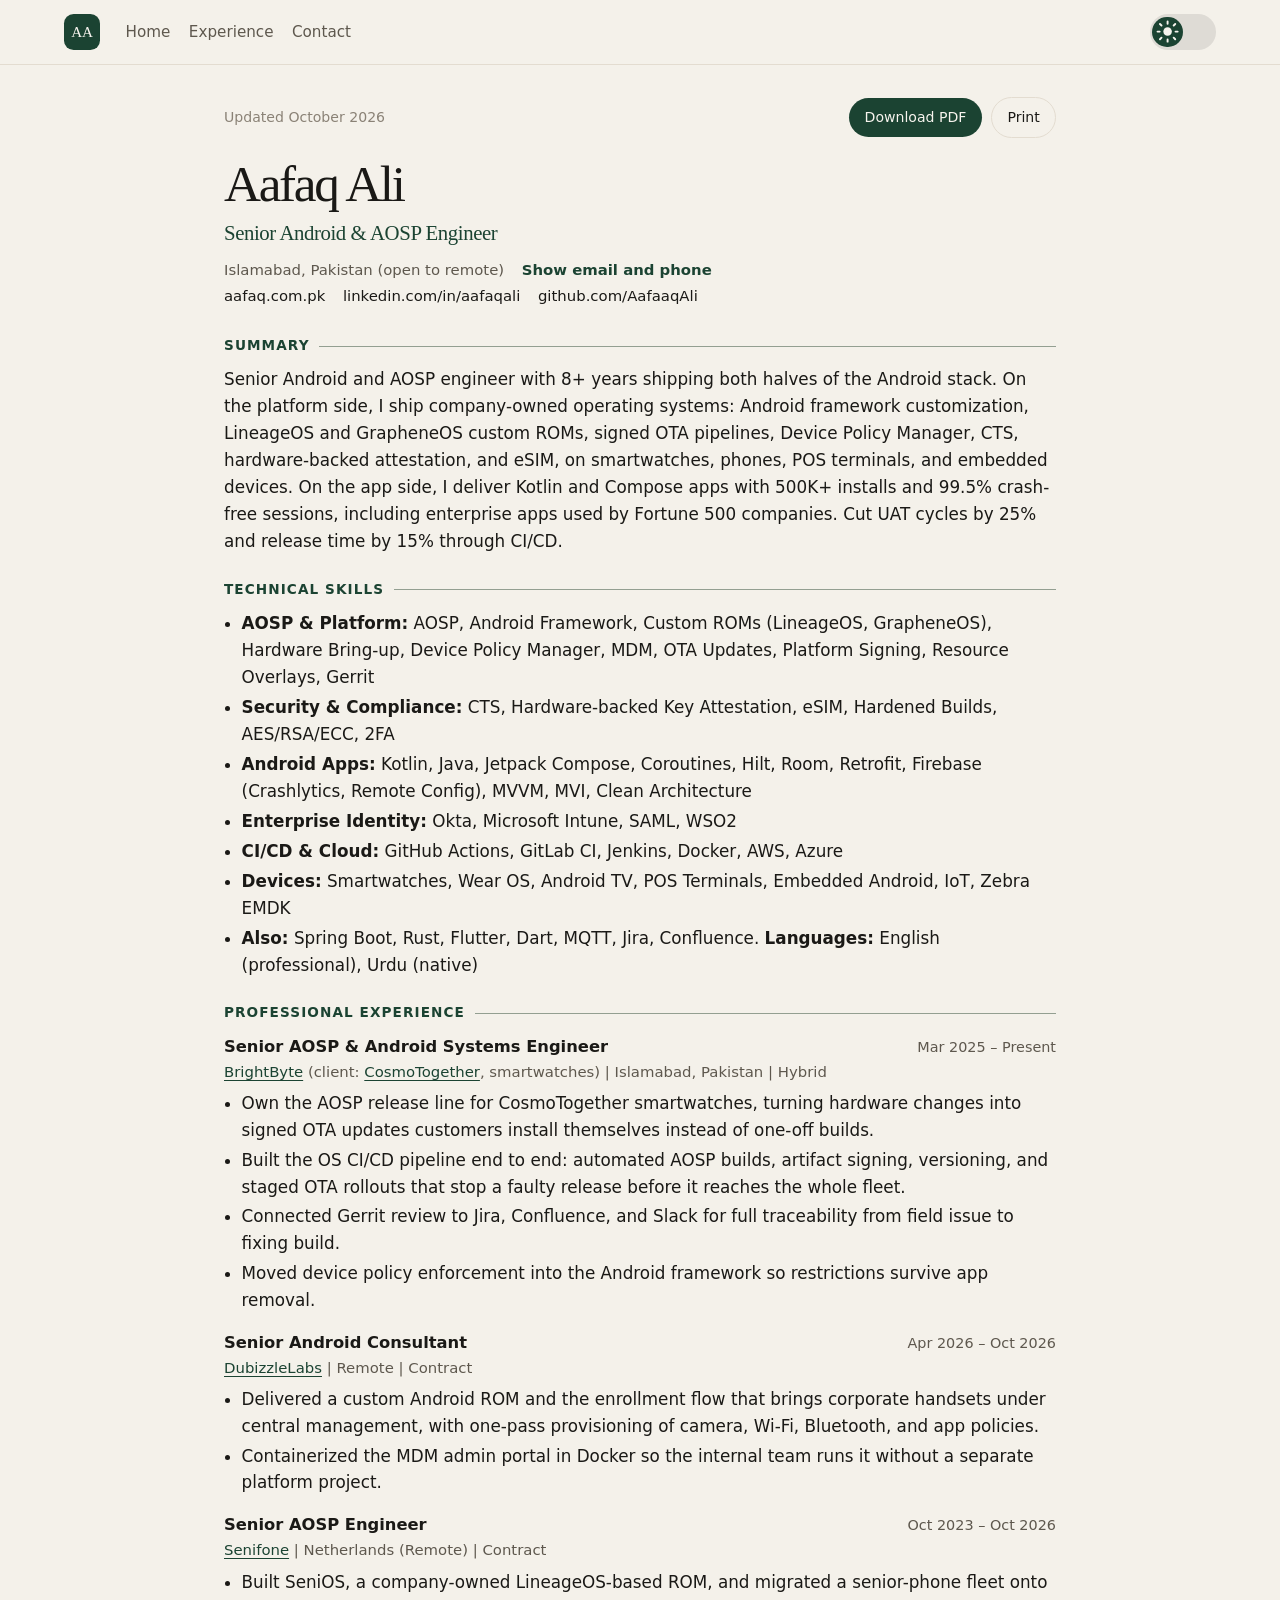
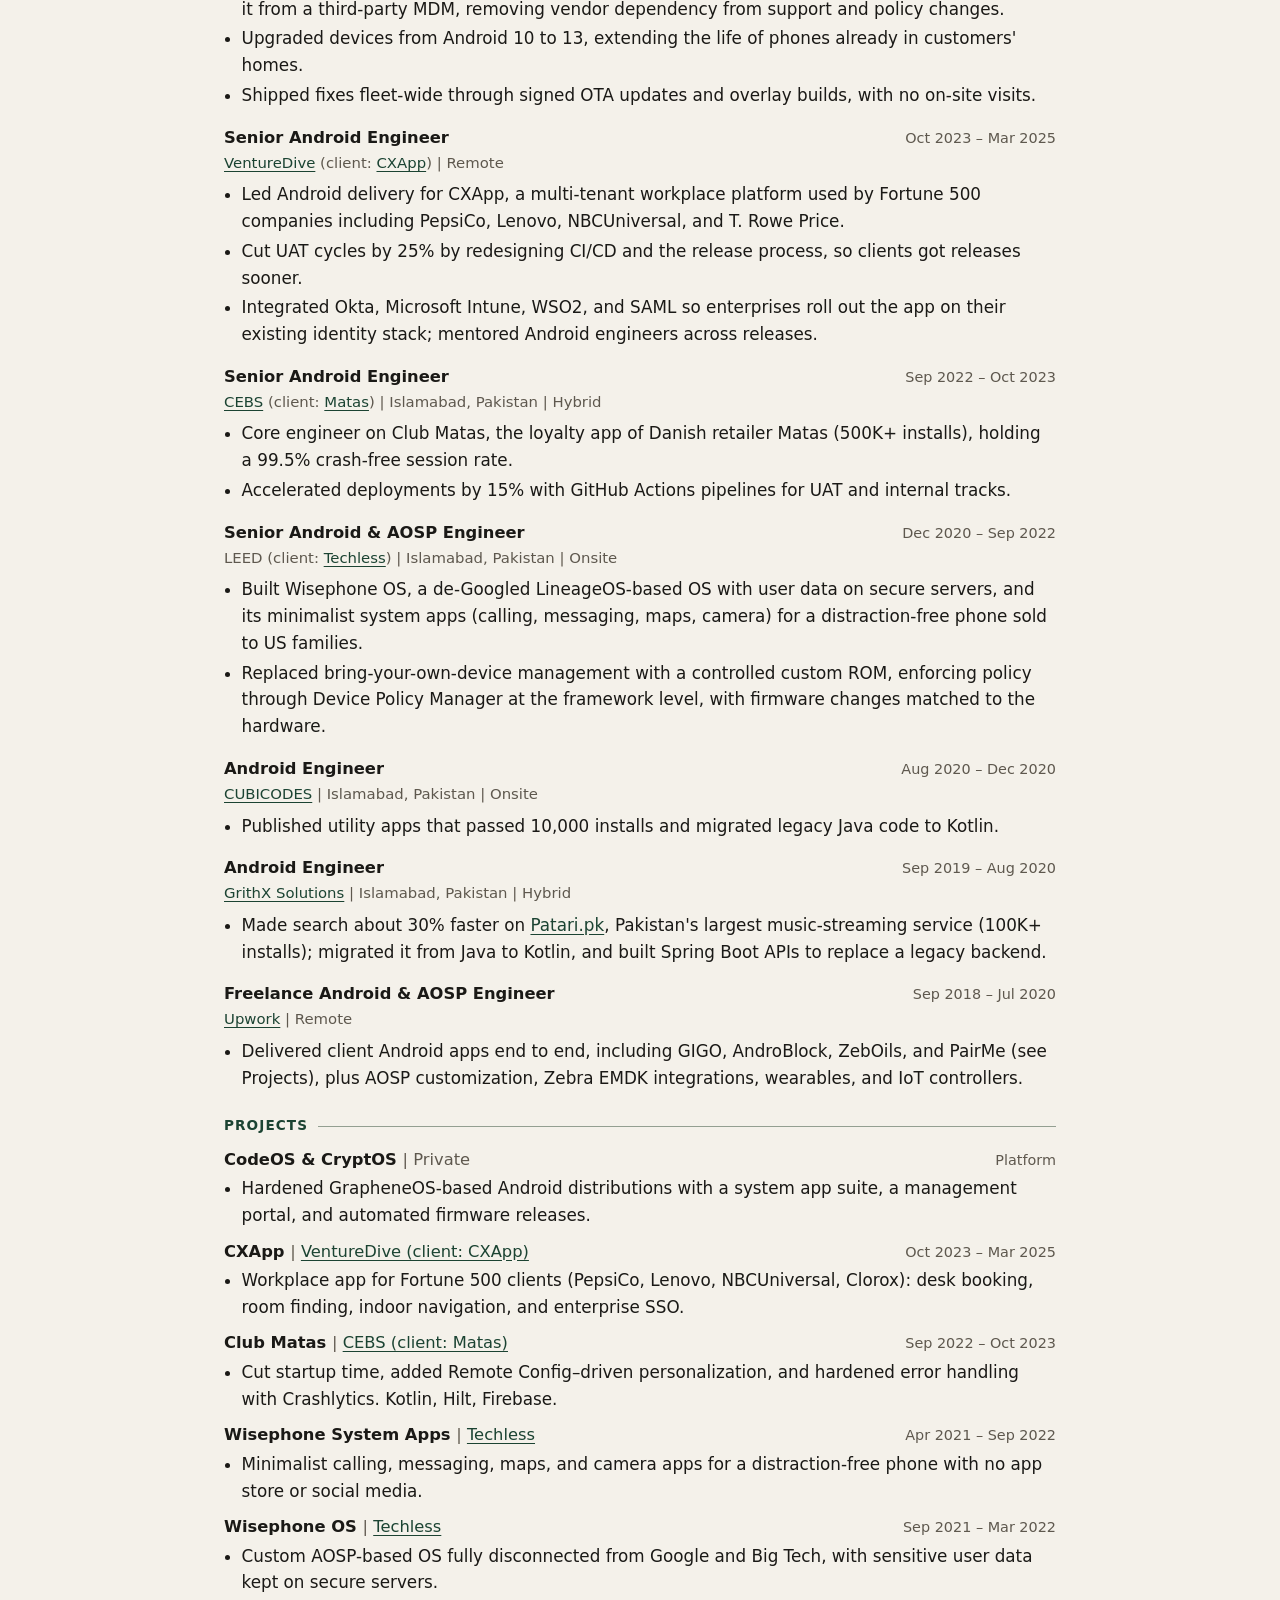
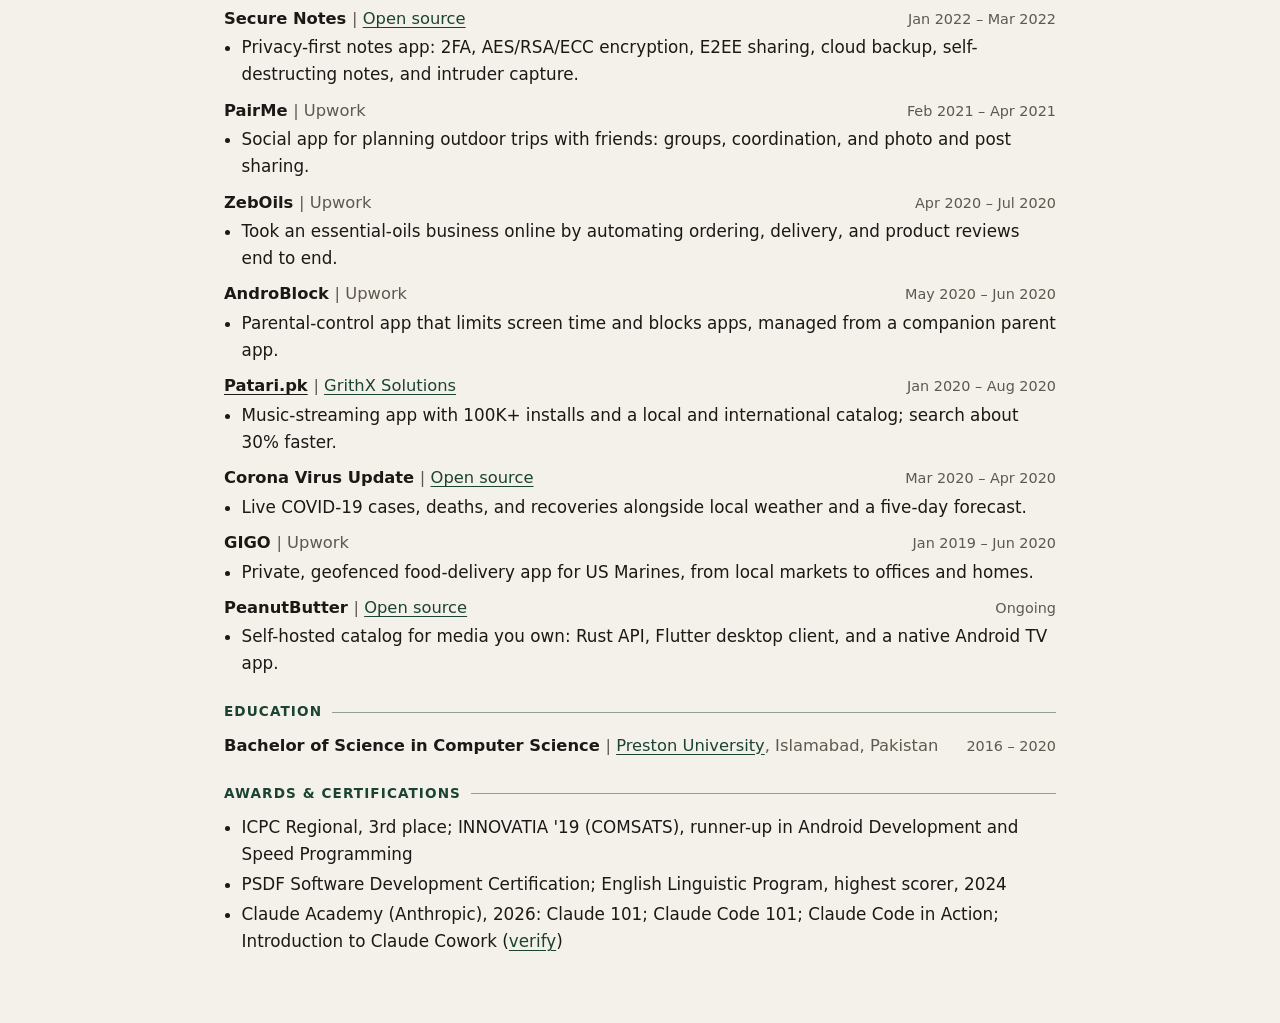
==== commit 461216c6: "Raise headline installs to 500K+ Co-Authored-By: Claude Opus 5.5 <noreply@anthropic.com>" ====
--- a/resume.html
+++ b/resume.html
@@ -4,12 +4,12 @@
   <meta charset="utf-8">
   <meta name="viewport" content="width=device-width, initial-scale=1">
   <title>Aafaq Ali · Resume · Senior Android &amp; AOSP Engineer</title>
-  <meta name="description" content="Resume of Aafaq Ali, Senior Android and AOSP engineer with 8+ years across Android framework, custom ROMs, OTA pipelines, device management, and Kotlin apps with 100K+ installs. Updated October 2026.">
+  <meta name="description" content="Resume of Aafaq Ali, Senior Android and AOSP engineer with 8+ years across Android framework, custom ROMs, OTA pipelines, device management, and Kotlin apps with 500K+ installs. Updated October 2026.">
   <meta name="author" content="Aafaq Ali">
   <meta name="robots" content="index, follow">
   <link rel="canonical" href="https://aafaq.com.pk/resume.html">
   <meta property="og:title" content="Aafaq Ali · Resume">
-  <meta property="og:description" content="Senior Android &amp; AOSP Engineer. Android framework, custom ROMs, OTA pipelines, device management, and Kotlin apps with 100K+ installs.">
+  <meta property="og:description" content="Senior Android &amp; AOSP Engineer. Android framework, custom ROMs, OTA pipelines, device management, and Kotlin apps with 500K+ installs.">
   <meta property="og:url" content="https://aafaq.com.pk/resume.html">
   <meta property="og:type" content="profile">
   <meta name="theme-color" content="#f4f1ea" media="(prefers-color-scheme: light)">
@@ -84,7 +84,7 @@
 
     <section class="cv-section" aria-labelledby="r-summary">
       <h2 id="r-summary">Summary</h2>
-      <p>Senior Android and AOSP engineer with 8+ years shipping both halves of the Android stack. On the platform side, I ship company-owned operating systems: Android framework customization, LineageOS and GrapheneOS custom ROMs, signed OTA pipelines, Device Policy Manager, CTS, hardware-backed attestation, and eSIM, on smartwatches, phones, POS terminals, and embedded devices. On the app side, I deliver Kotlin and Compose apps with 100K+ installs and 99.5% crash-free sessions, including enterprise apps used by Fortune 500 companies. Cut UAT cycles by 25% and release time by 15% through CI/CD.</p>
+      <p>Senior Android and AOSP engineer with 8+ years shipping both halves of the Android stack. On the platform side, I ship company-owned operating systems: Android framework customization, LineageOS and GrapheneOS custom ROMs, signed OTA pipelines, Device Policy Manager, CTS, hardware-backed attestation, and eSIM, on smartwatches, phones, POS terminals, and embedded devices. On the app side, I deliver Kotlin and Compose apps with 500K+ installs and 99.5% crash-free sessions, including enterprise apps used by Fortune 500 companies. Cut UAT cycles by 25% and release time by 15% through CI/CD.</p>
     </section>
 
     <section class="cv-section" aria-labelledby="r-skills">
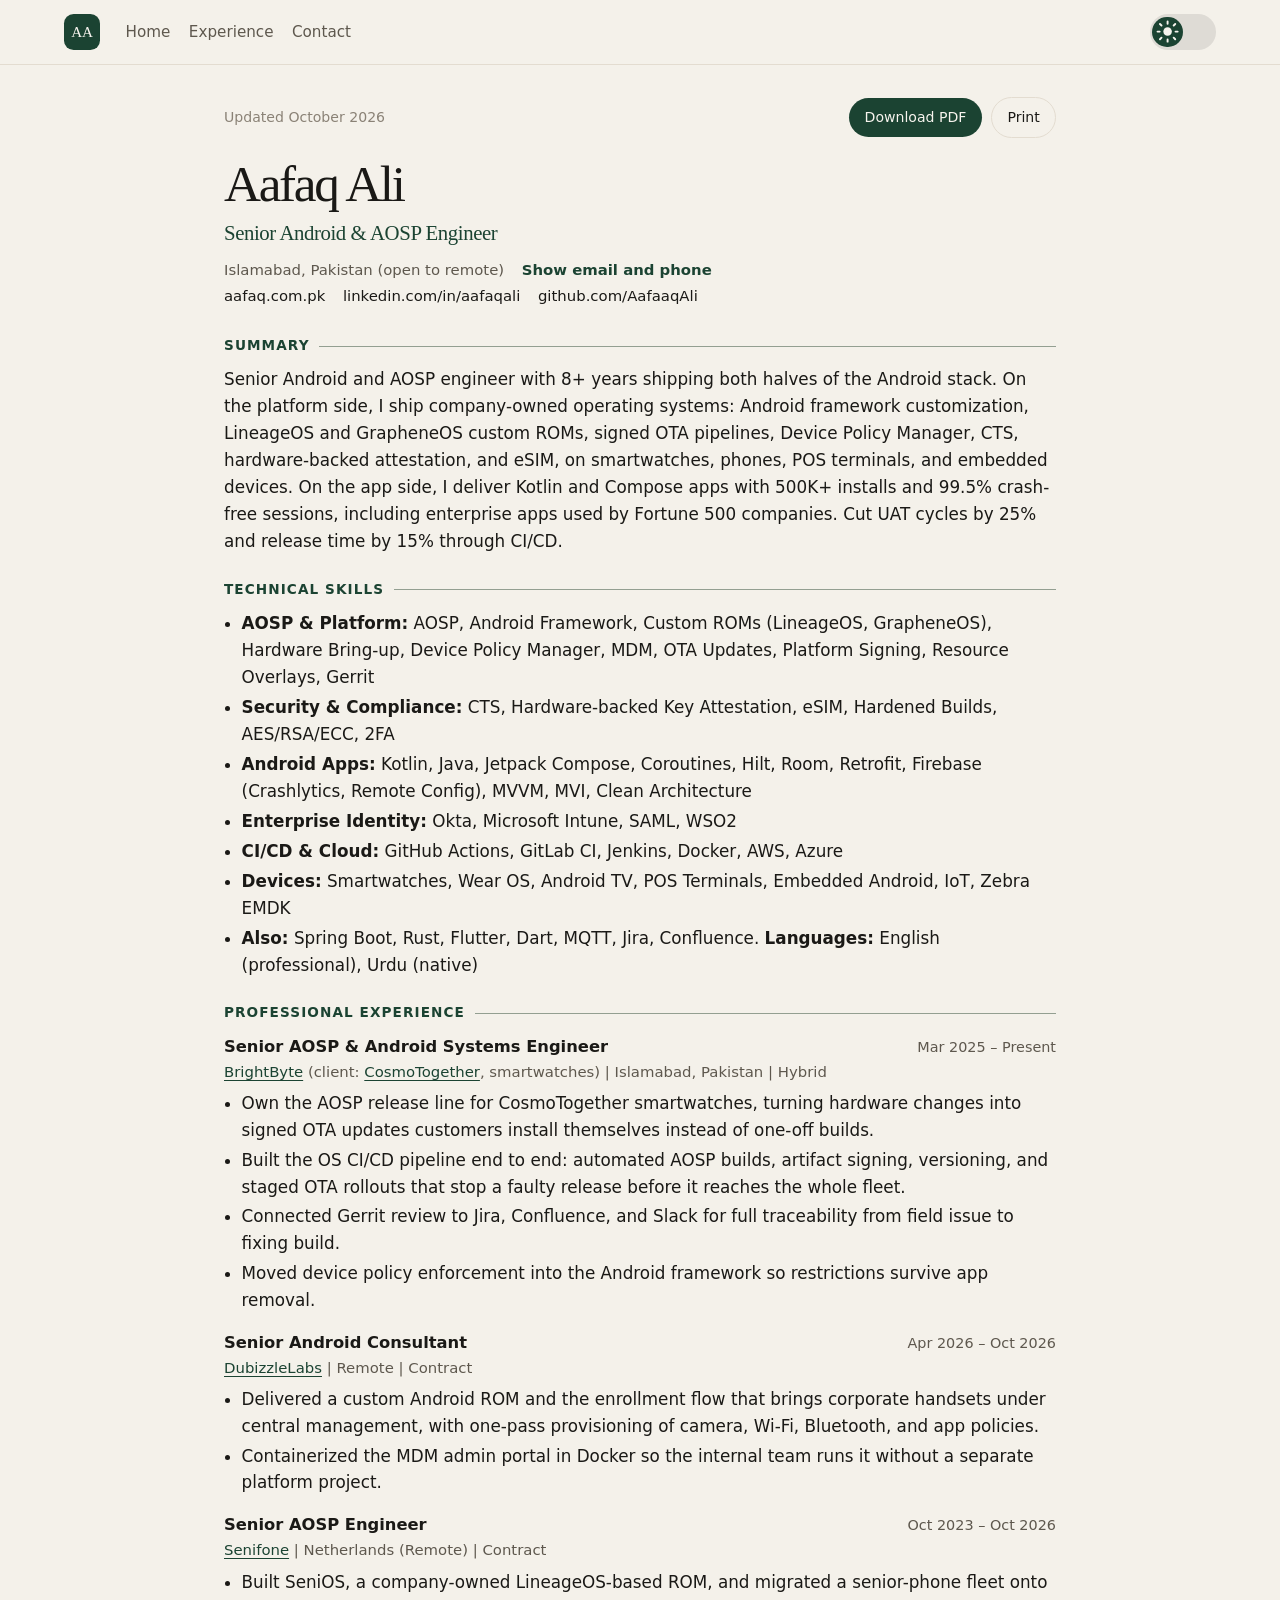
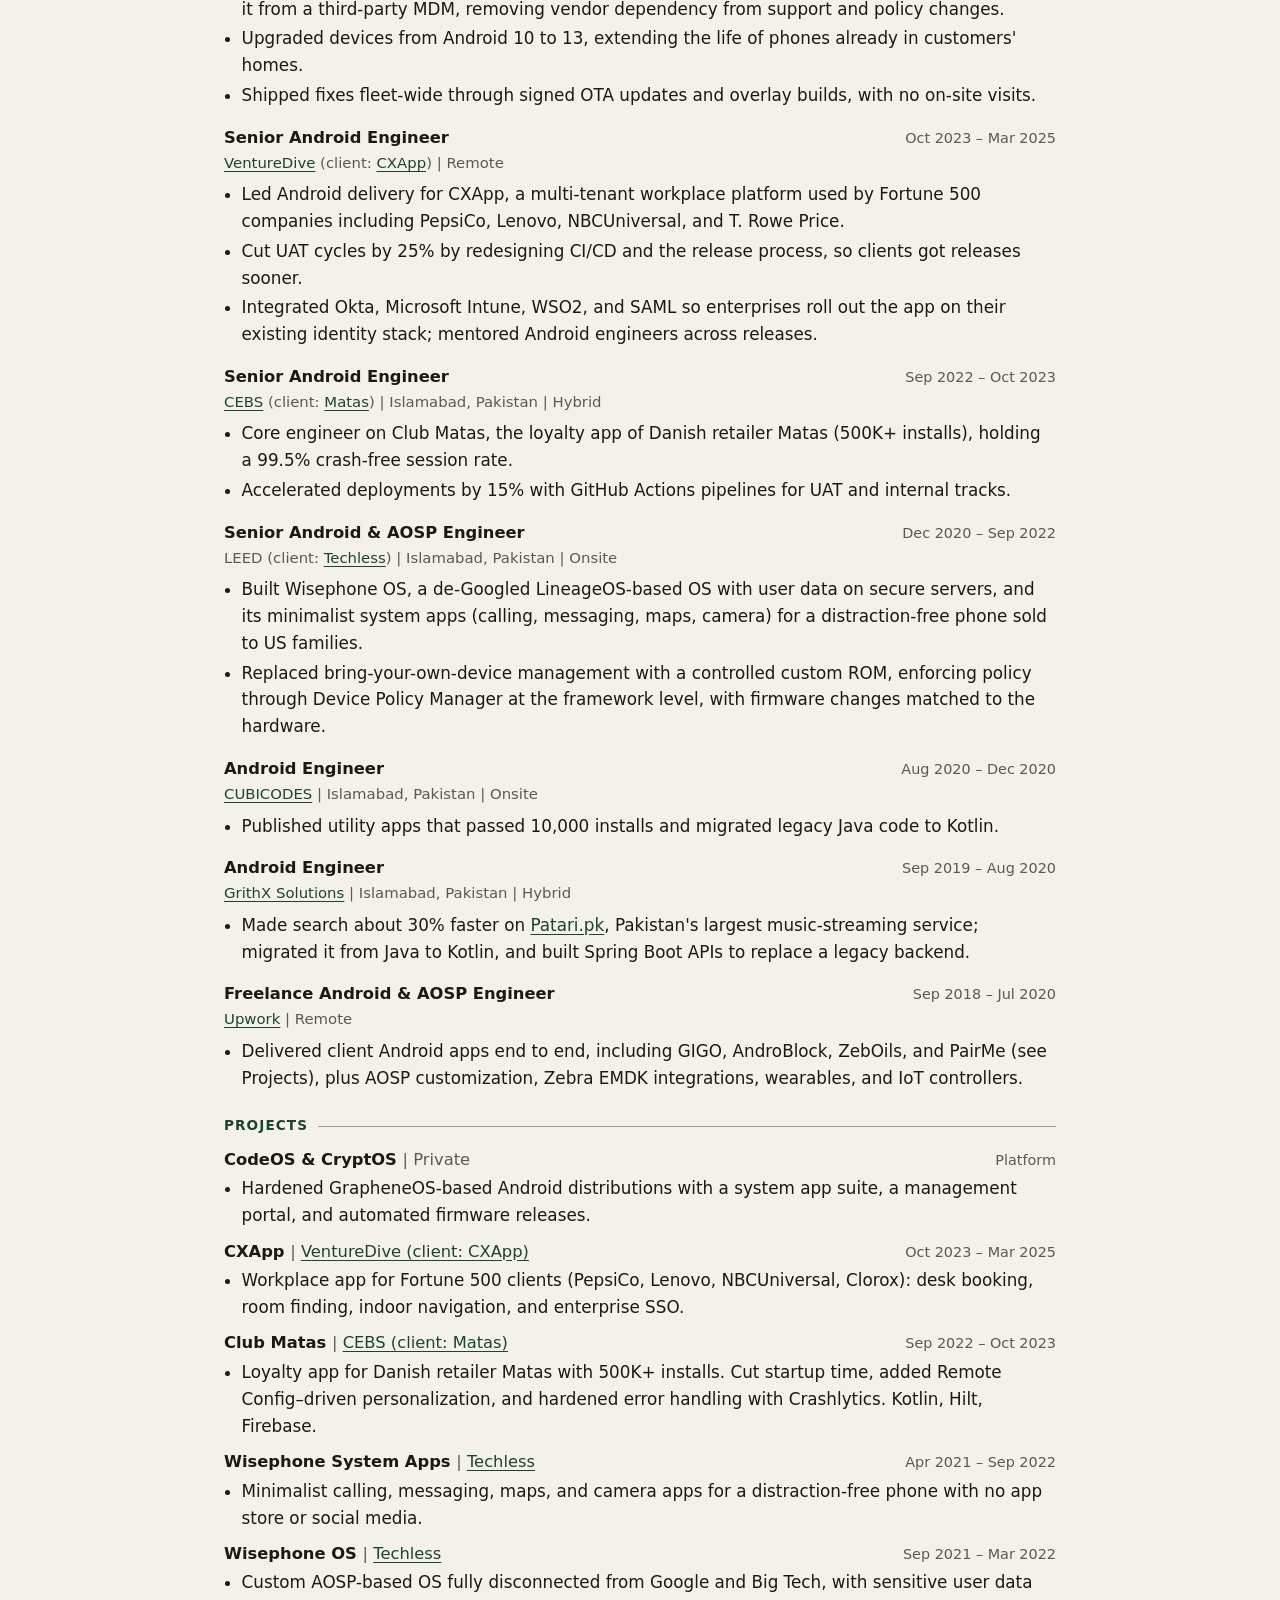
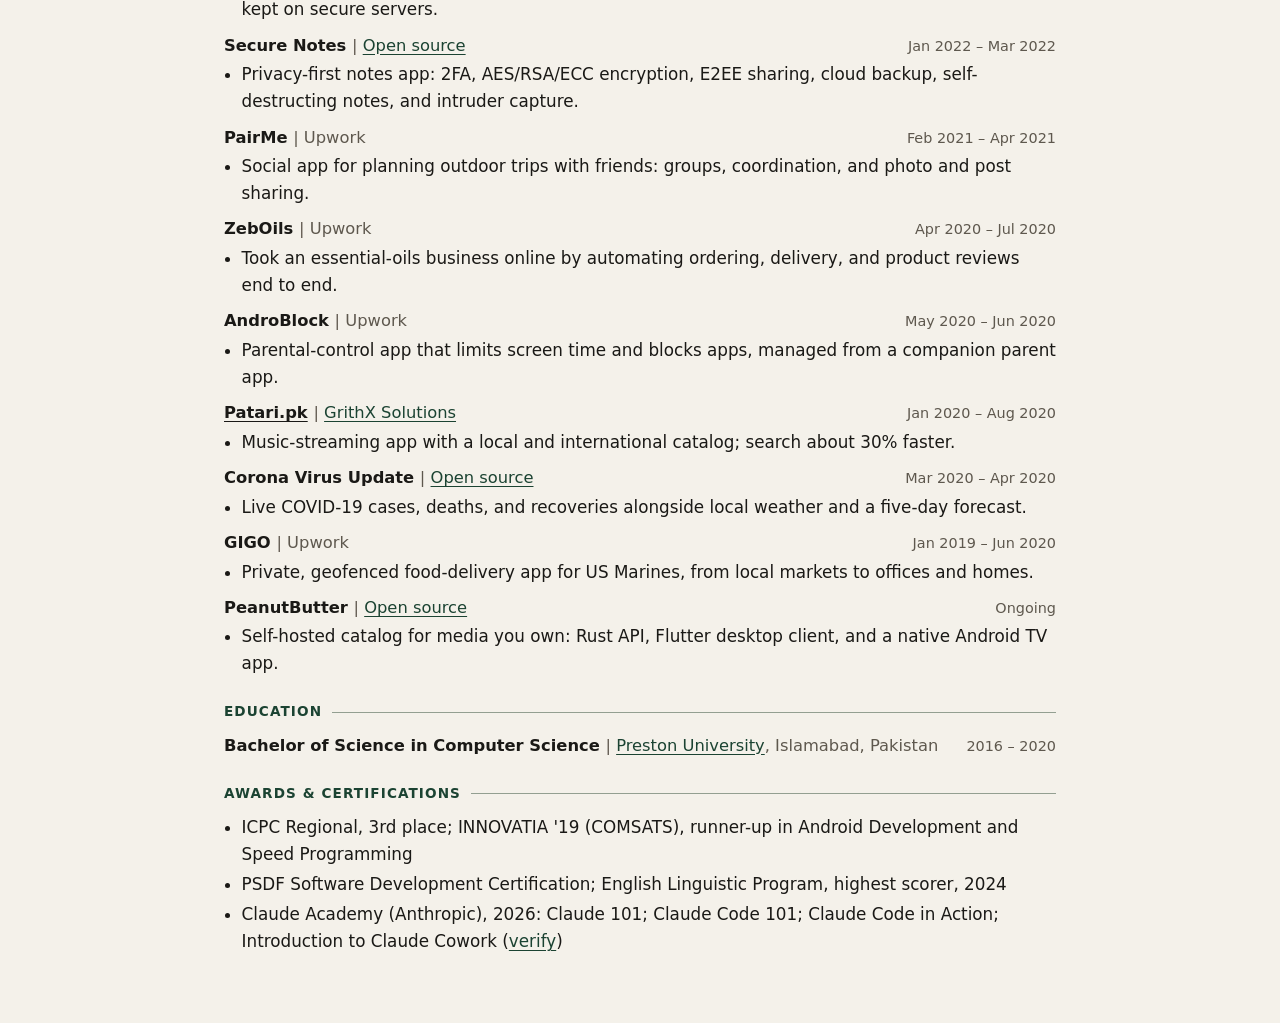
==== commit 82e8c3e2: "Drop Patari install count; add installs to Club Matas project entry Co-Authored-By: Claude Opus 5.5 " ====
--- a/resume.html
+++ b/resume.html
@@ -197,7 +197,7 @@
         </div>
         <p class="cv-org"><a href="https://grithx.com/">GrithX Solutions</a> | Islamabad, Pakistan | Hybrid</p>
         <ul>
-          <li>Made search about 30% faster on <a href="https://en.wikipedia.org/wiki/Patari_(service)">Patari.pk</a>, Pakistan's largest music-streaming service (100K+ installs); migrated it from Java to Kotlin, and built Spring Boot APIs to replace a legacy backend.</li>
+          <li>Made search about 30% faster on <a href="https://en.wikipedia.org/wiki/Patari_(service)">Patari.pk</a>, Pakistan's largest music-streaming service; migrated it from Java to Kotlin, and built Spring Boot APIs to replace a legacy backend.</li>
         </ul>
       </article>
 
@@ -240,7 +240,7 @@
           <span class="cv-date">Sep 2022 – Oct 2023</span>
         </div>
         <ul>
-          <li>Cut startup time, added Remote Config–driven personalization, and hardened error handling with Crashlytics. Kotlin, Hilt, Firebase.</li>
+          <li>Loyalty app for Danish retailer Matas with 500K+ installs. Cut startup time, added Remote Config–driven personalization, and hardened error handling with Crashlytics. Kotlin, Hilt, Firebase.</li>
         </ul>
       </article>
 
@@ -310,7 +310,7 @@
           <span class="cv-date">Jan 2020 – Aug 2020</span>
         </div>
         <ul>
-          <li>Music-streaming app with 100K+ installs and a local and international catalog; search about 30% faster.</li>
+          <li>Music-streaming app with a local and international catalog; search about 30% faster.</li>
         </ul>
       </article>
 
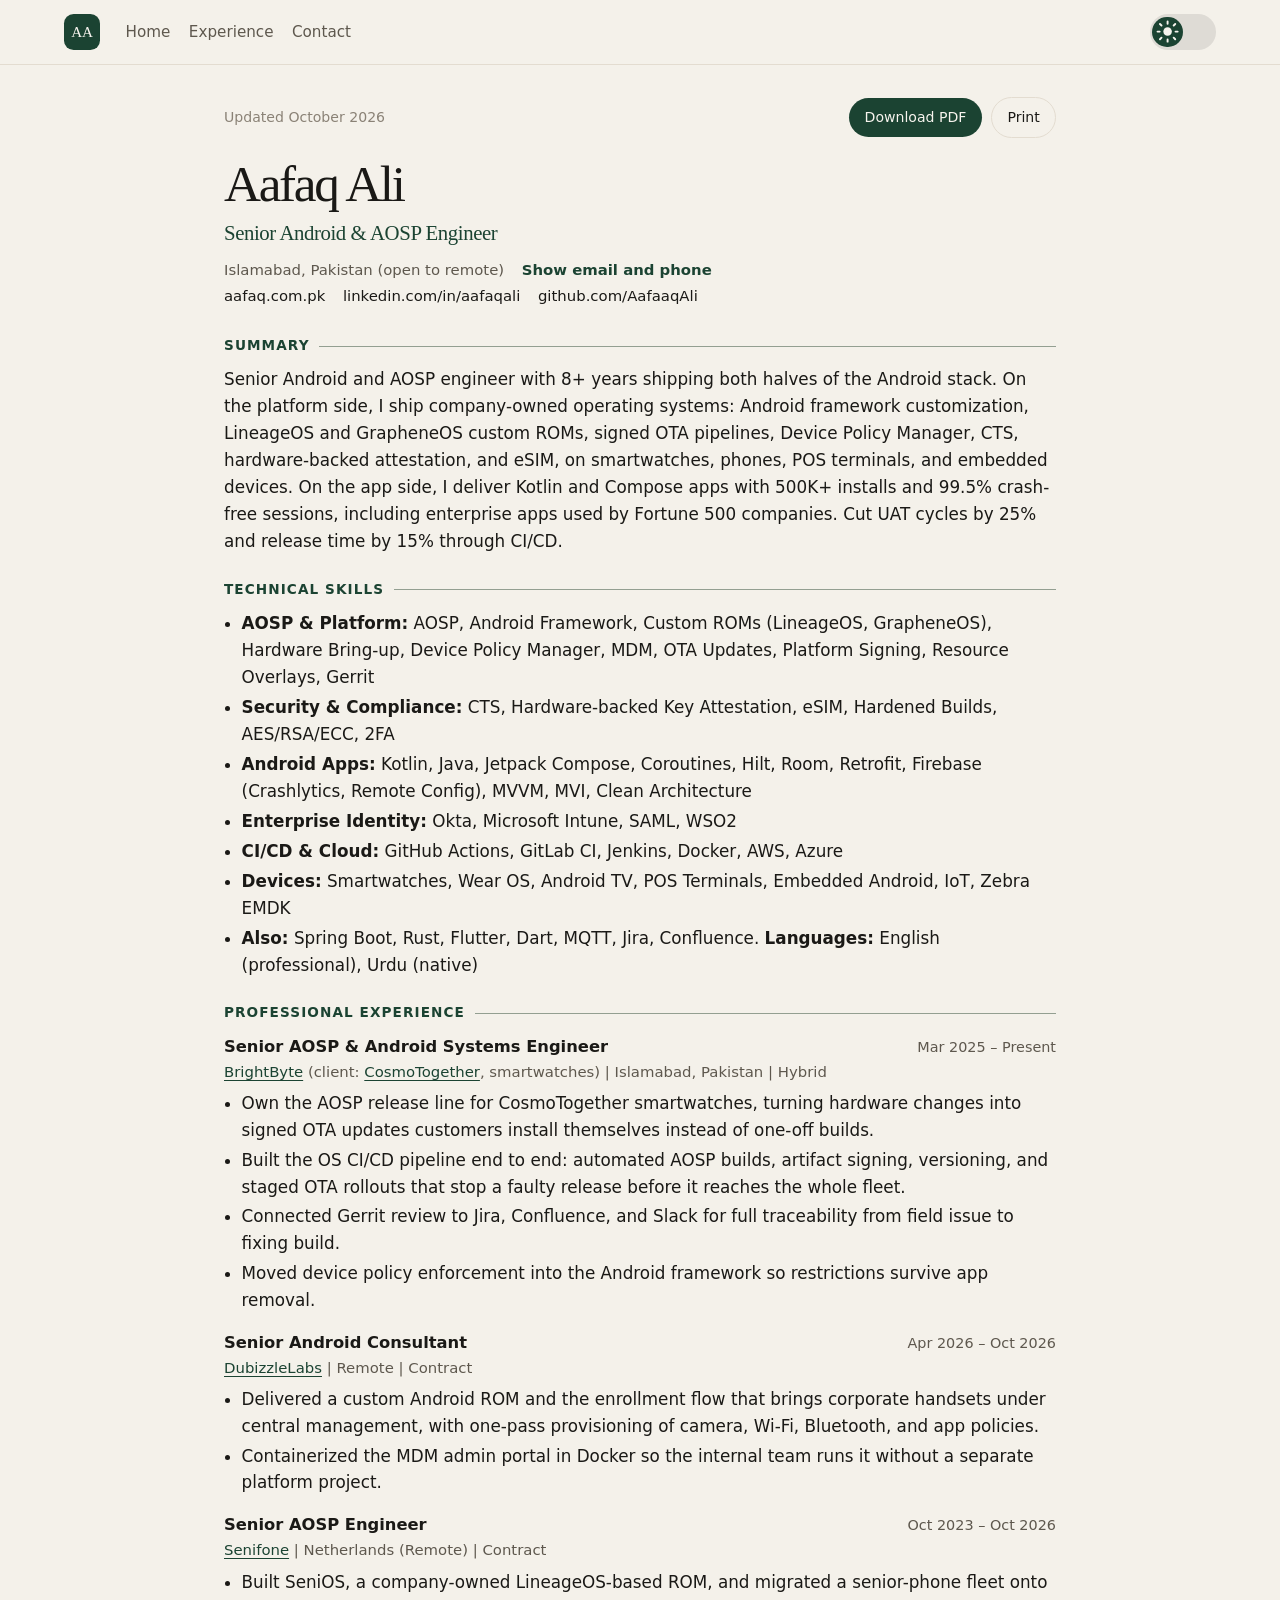
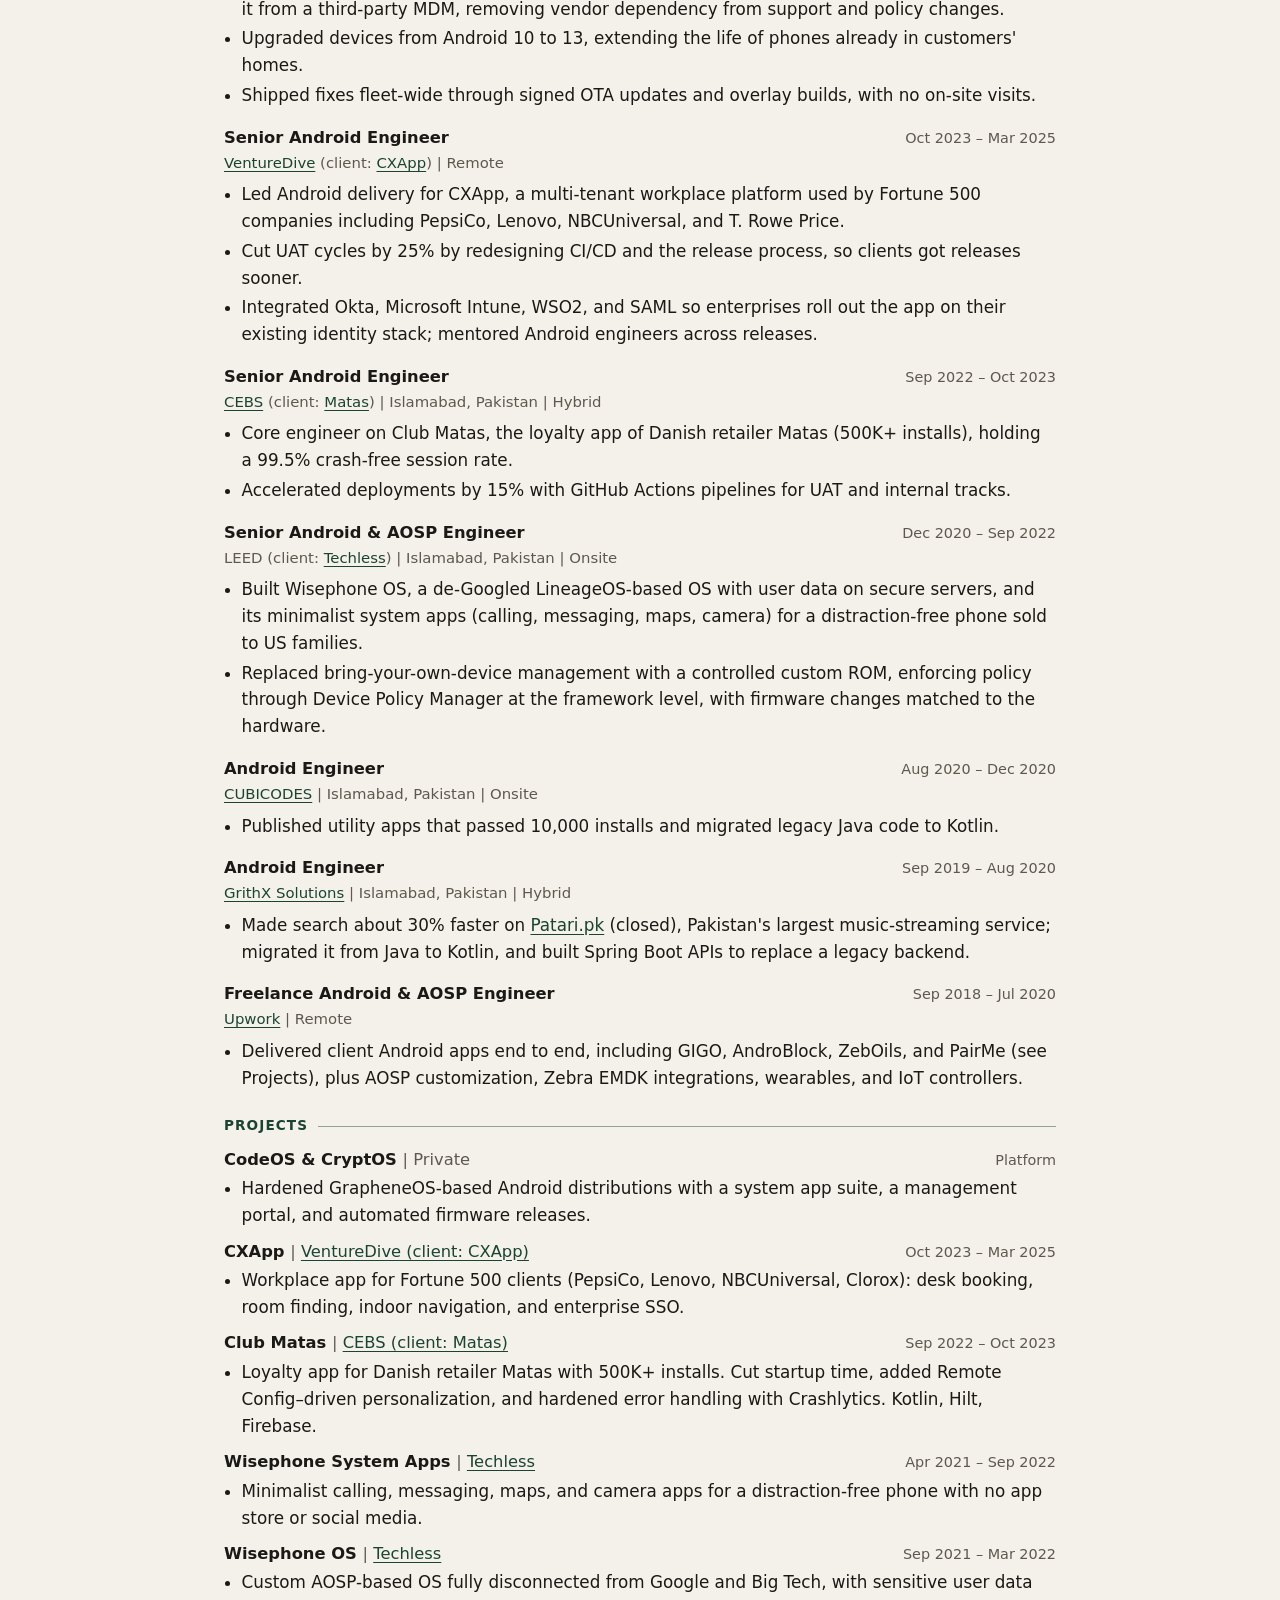
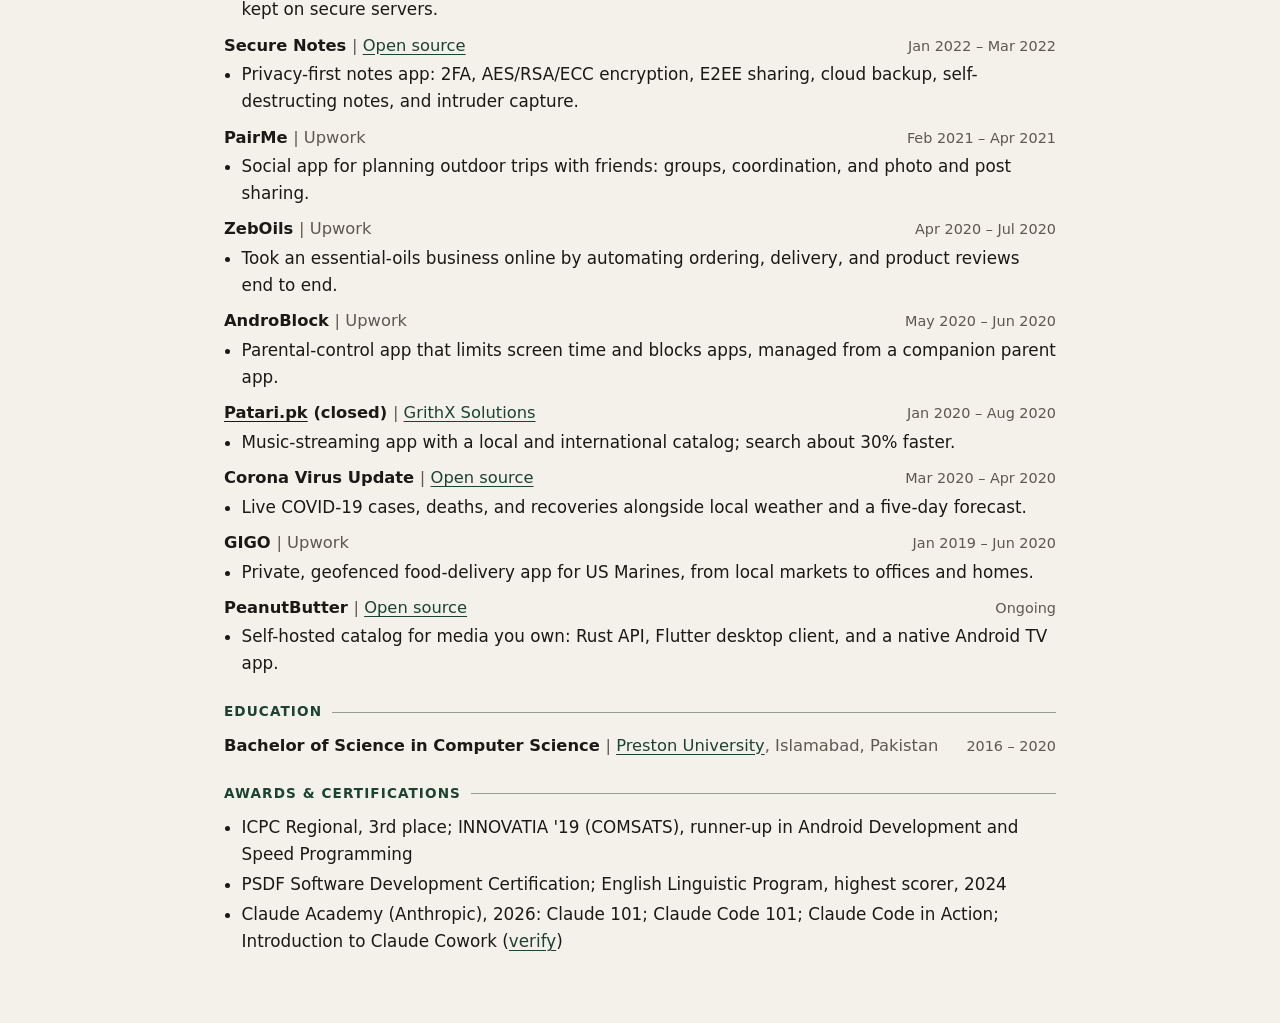
==== commit e3615fb4: "Mark Patari.pk as closed Co-Authored-By: Claude Opus 5.5 <noreply@anthropic.com>" ====
--- a/resume.html
+++ b/resume.html
@@ -197,7 +197,7 @@
         </div>
         <p class="cv-org"><a href="https://grithx.com/">GrithX Solutions</a> | Islamabad, Pakistan | Hybrid</p>
         <ul>
-          <li>Made search about 30% faster on <a href="https://en.wikipedia.org/wiki/Patari_(service)">Patari.pk</a>, Pakistan's largest music-streaming service; migrated it from Java to Kotlin, and built Spring Boot APIs to replace a legacy backend.</li>
+          <li>Made search about 30% faster on <a href="https://en.wikipedia.org/wiki/Patari_(service)">Patari.pk</a> (closed), Pakistan's largest music-streaming service; migrated it from Java to Kotlin, and built Spring Boot APIs to replace a legacy backend.</li>
         </ul>
       </article>
 
@@ -306,7 +306,7 @@
 
       <article class="cv-job cv-proj">
         <div class="cv-job-head">
-          <h3><a href="https://en.wikipedia.org/wiki/Patari_(service)">Patari.pk</a> <span class="cv-ctx">| <a href="https://grithx.com/">GrithX Solutions</a></span></h3>
+          <h3><a href="https://en.wikipedia.org/wiki/Patari_(service)">Patari.pk</a> (closed) <span class="cv-ctx">| <a href="https://grithx.com/">GrithX Solutions</a></span></h3>
           <span class="cv-date">Jan 2020 – Aug 2020</span>
         </div>
         <ul>
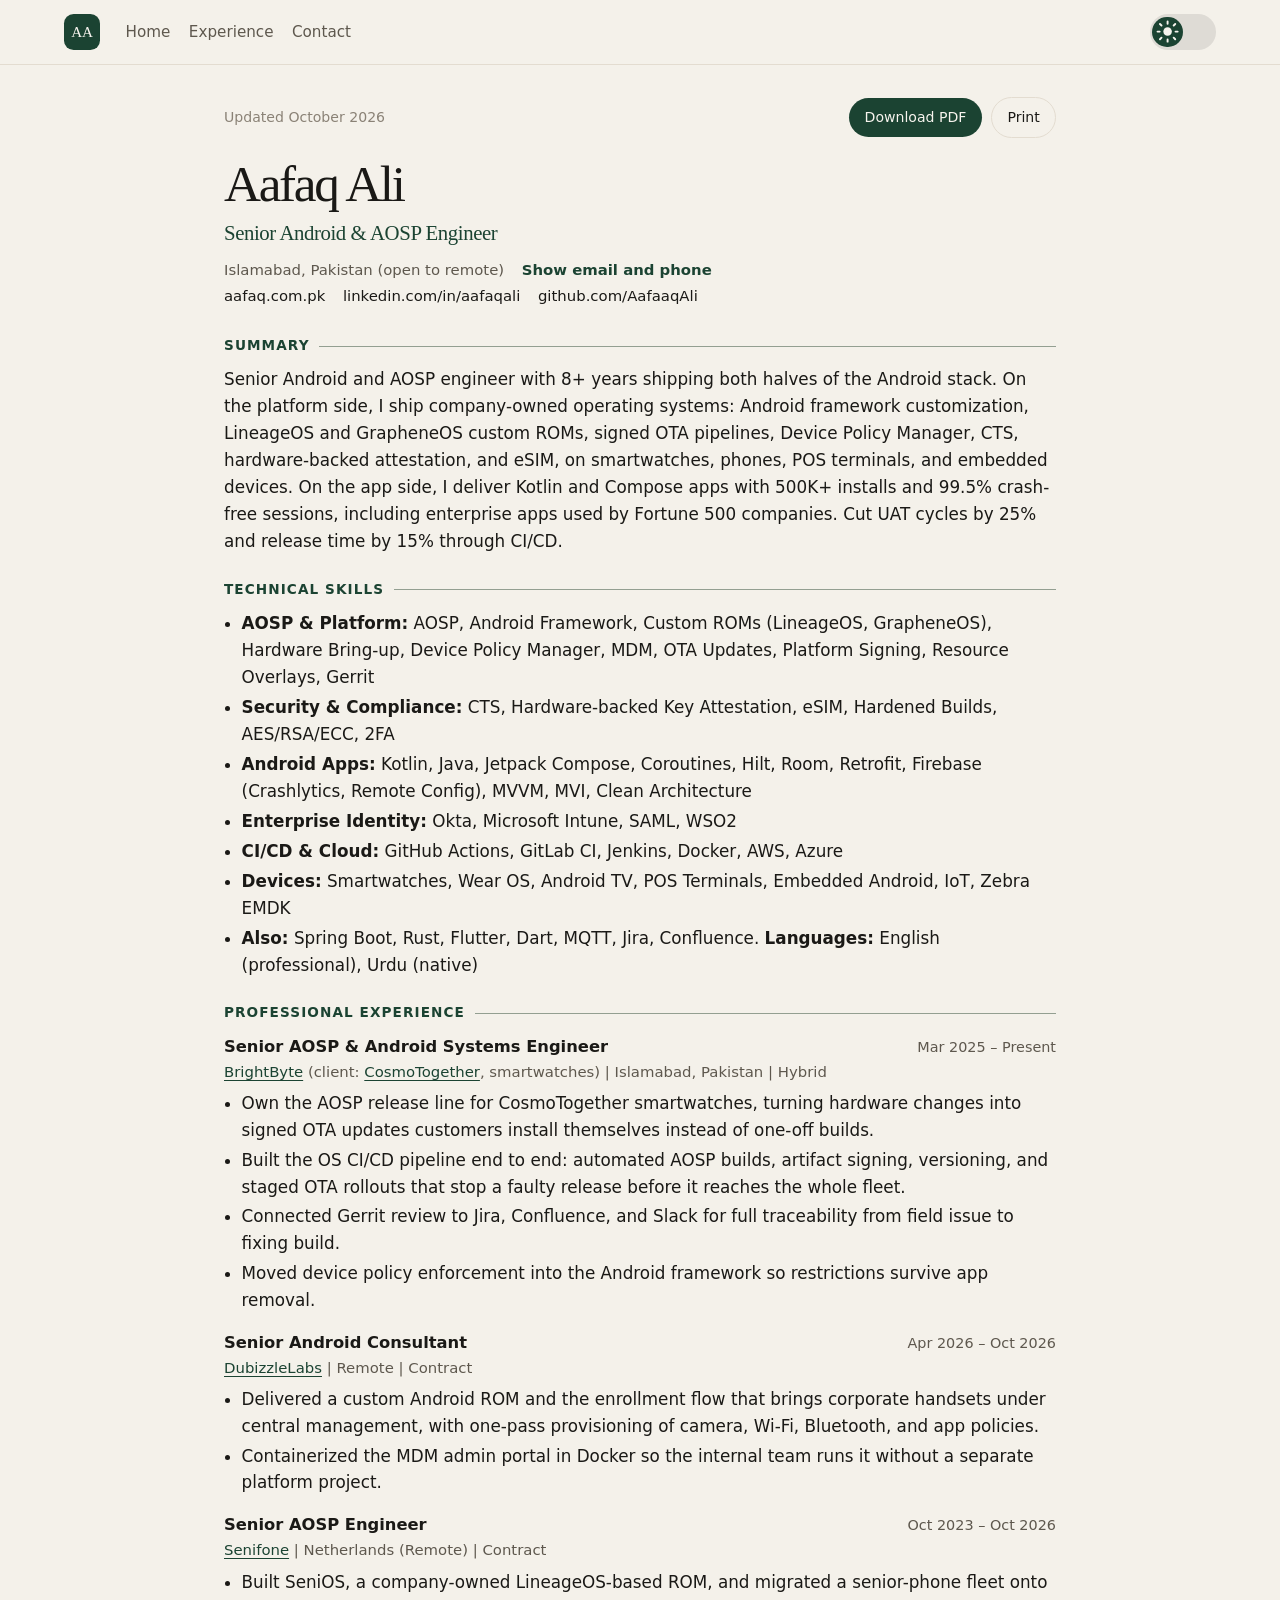
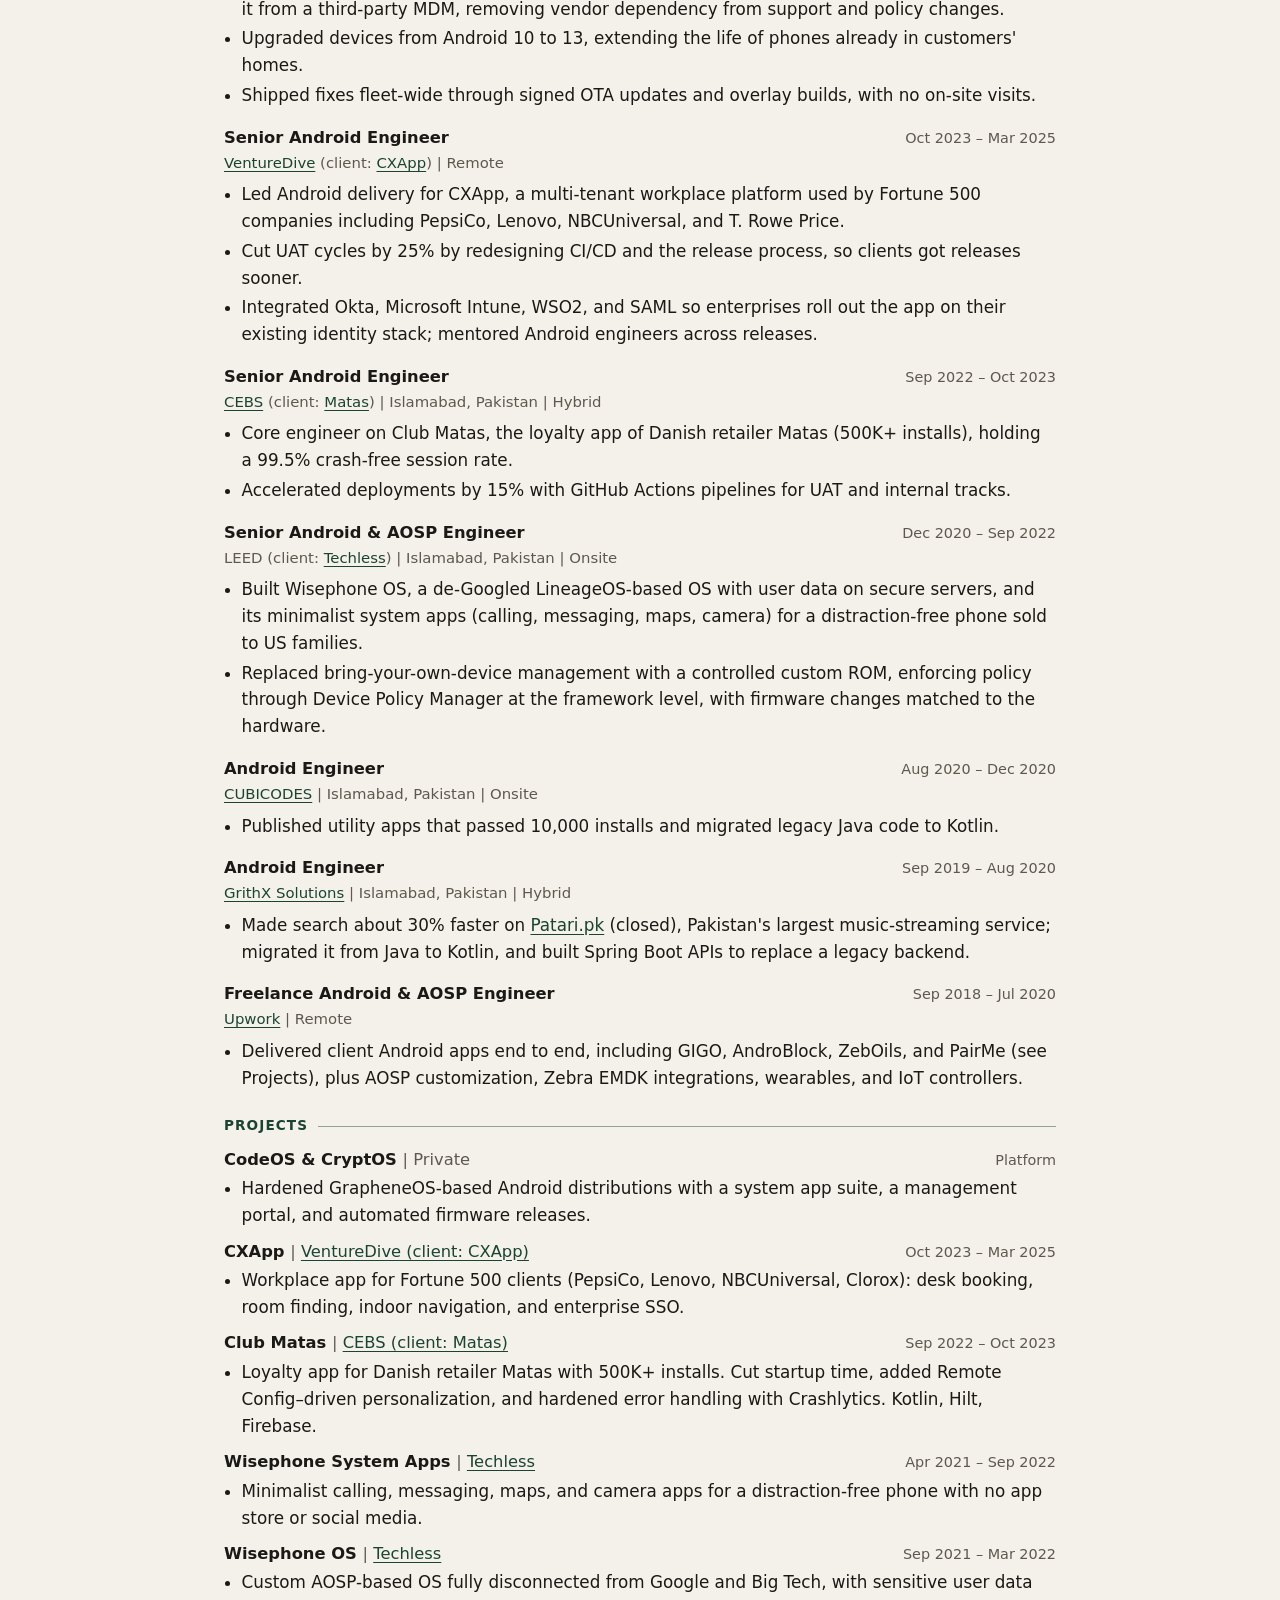
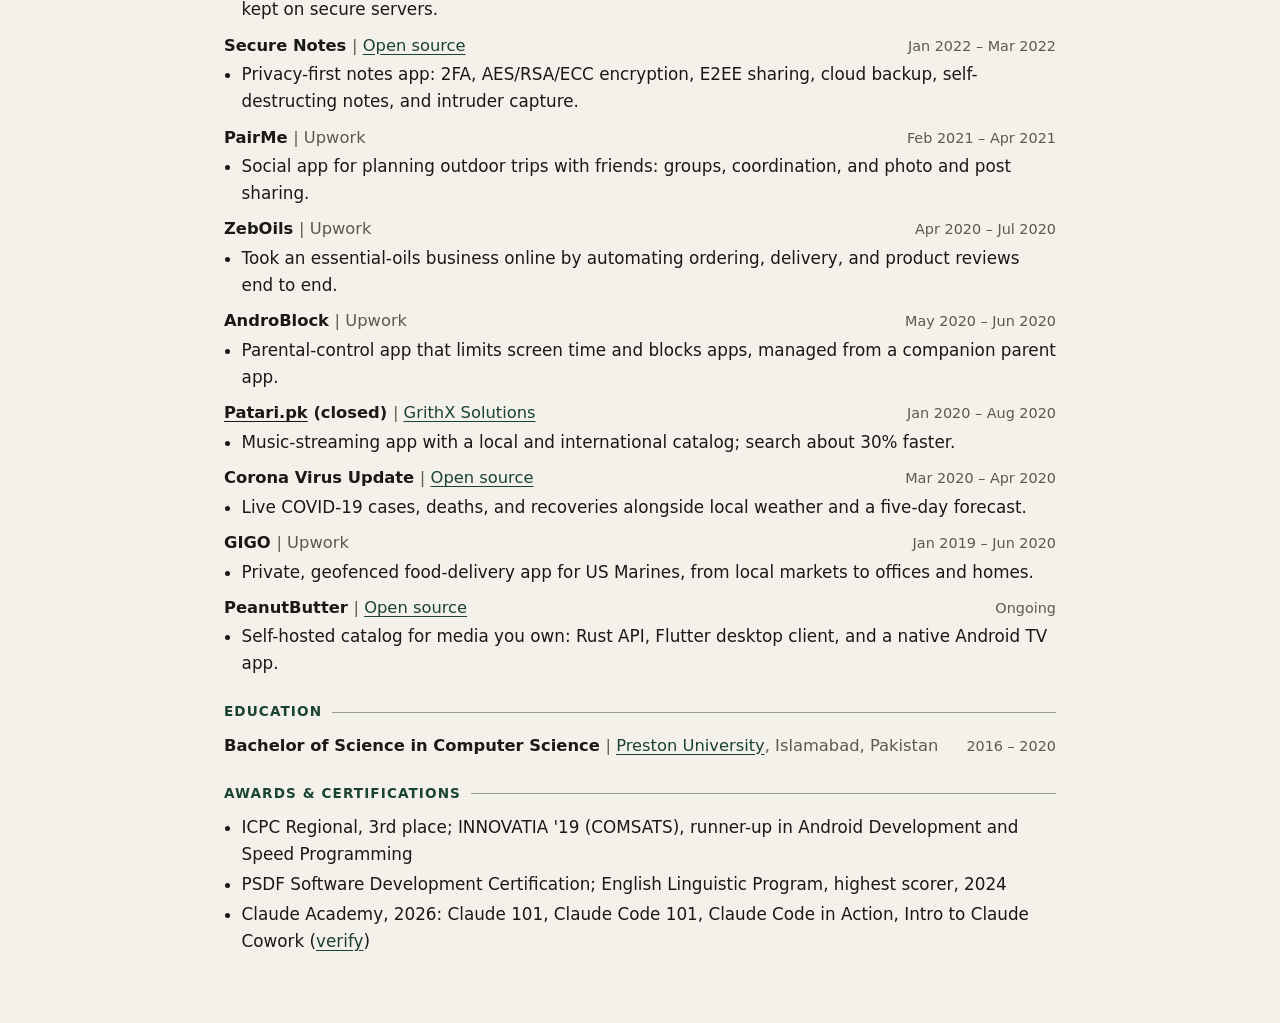
==== commit bb91d58d: "Regenerate resume PDF with current content Co-Authored-By: Claude Opus 5.5 <noreply@anthropic.com>" ====
--- a/resume.html
+++ b/resume.html
@@ -358,7 +358,7 @@
       <ul class="cv-list">
         <li>ICPC Regional, 3rd place; INNOVATIA '19 (COMSATS), runner-up in Android Development and Speed Programming</li>
         <li>PSDF Software Development Certification; English Linguistic Program, highest scorer, 2024</li>
-        <li>Claude Academy (Anthropic), 2026: Claude 101; Claude Code 101; Claude Code in Action; Introduction to Claude Cowork (<a href="https://academy.claude.com/verify/8e38392c309df0e5805ce47df8dbedf6" target="_blank" rel="noopener noreferrer">verify</a>)</li>
+        <li>Claude Academy, 2026: Claude 101, Claude Code 101, Claude Code in Action, Intro to Claude Cowork (<a href="https://academy.claude.com/verify/8e38392c309df0e5805ce47df8dbedf6" target="_blank" rel="noopener noreferrer">verify</a>)</li>
       </ul>
     </section>
   </main>
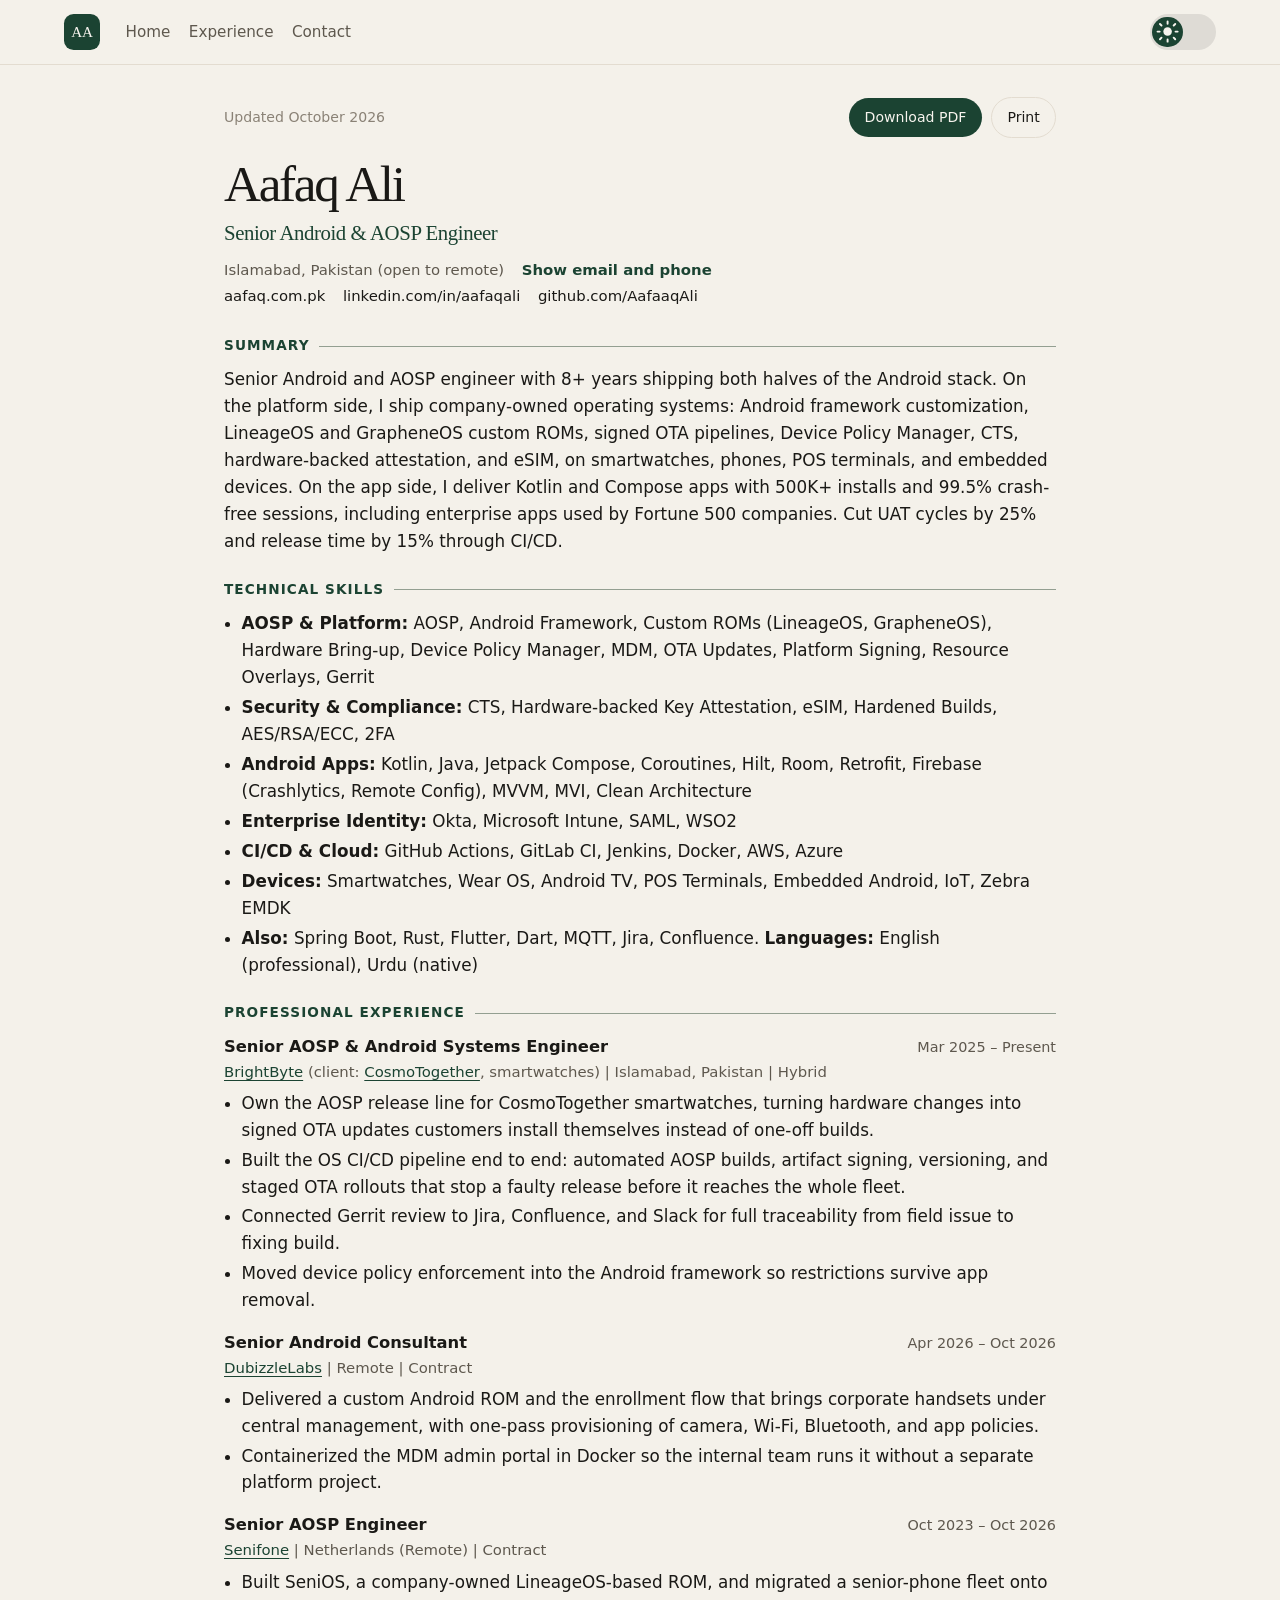
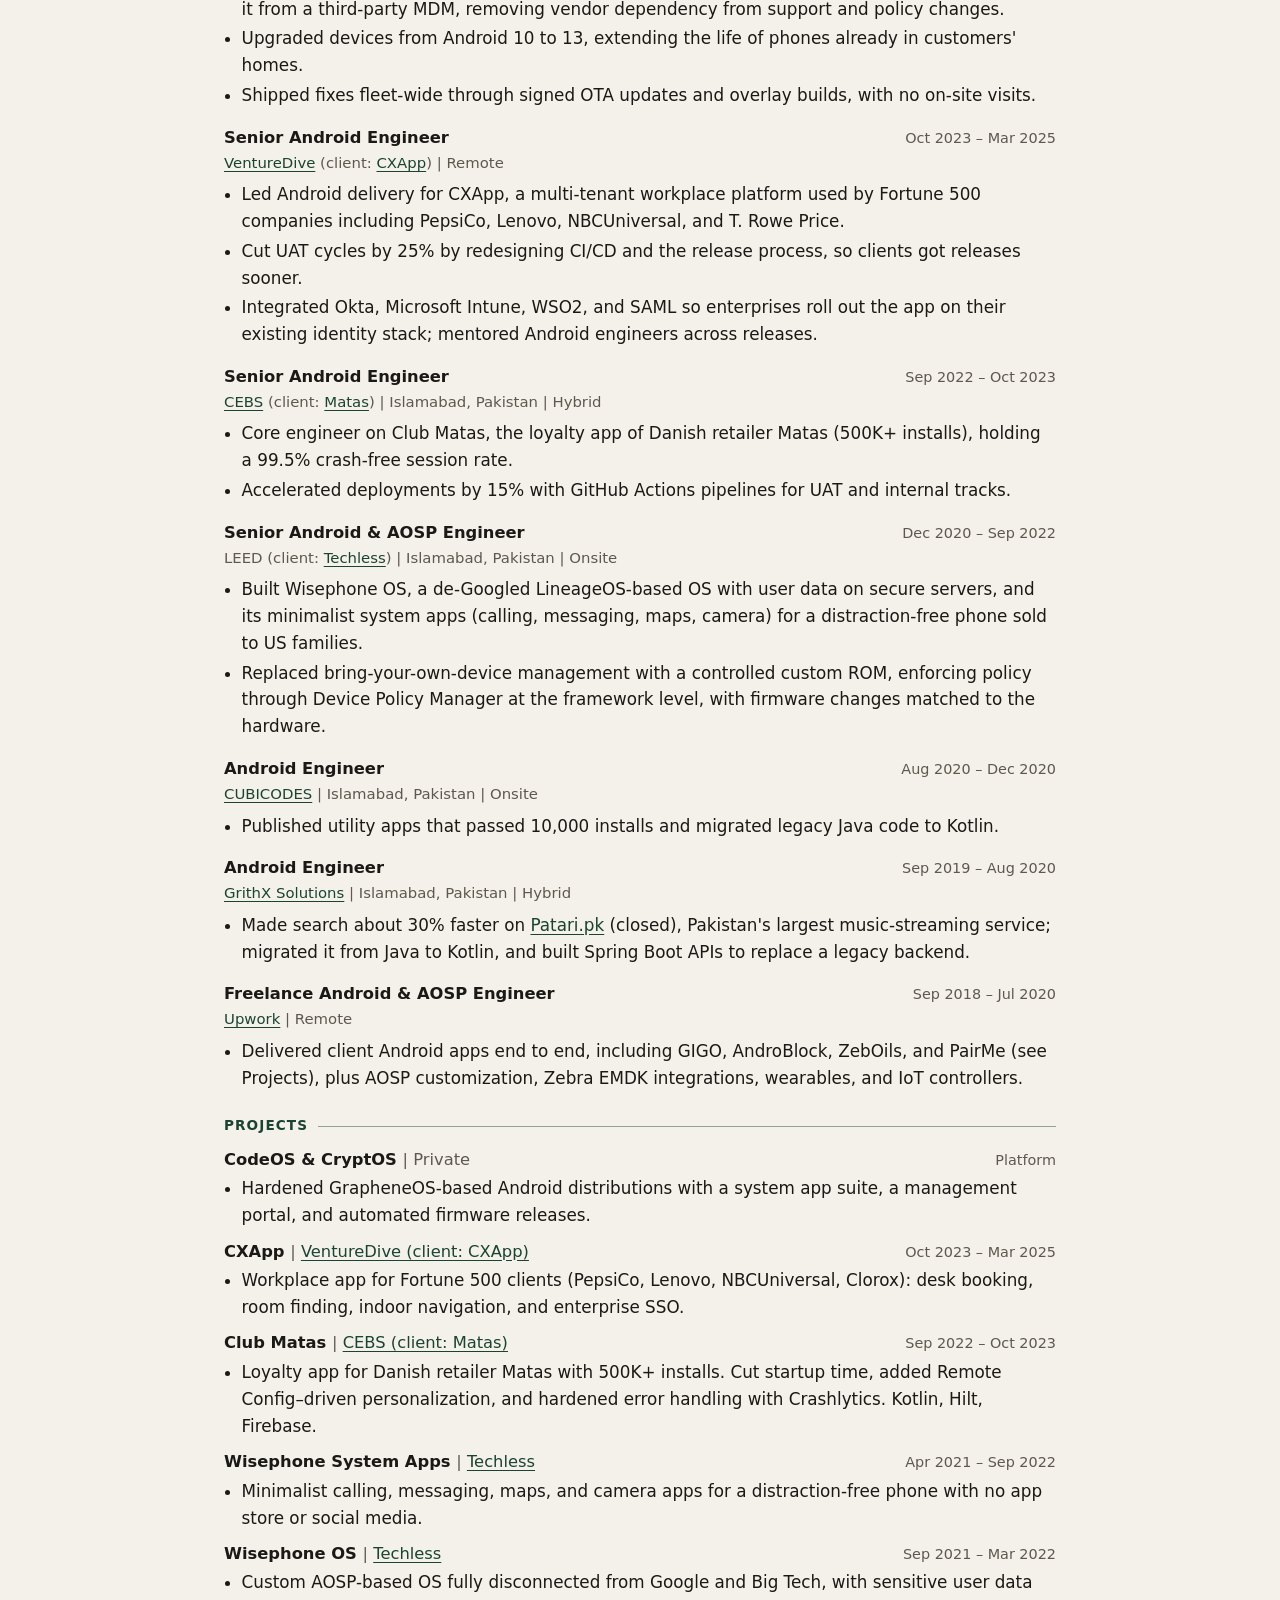
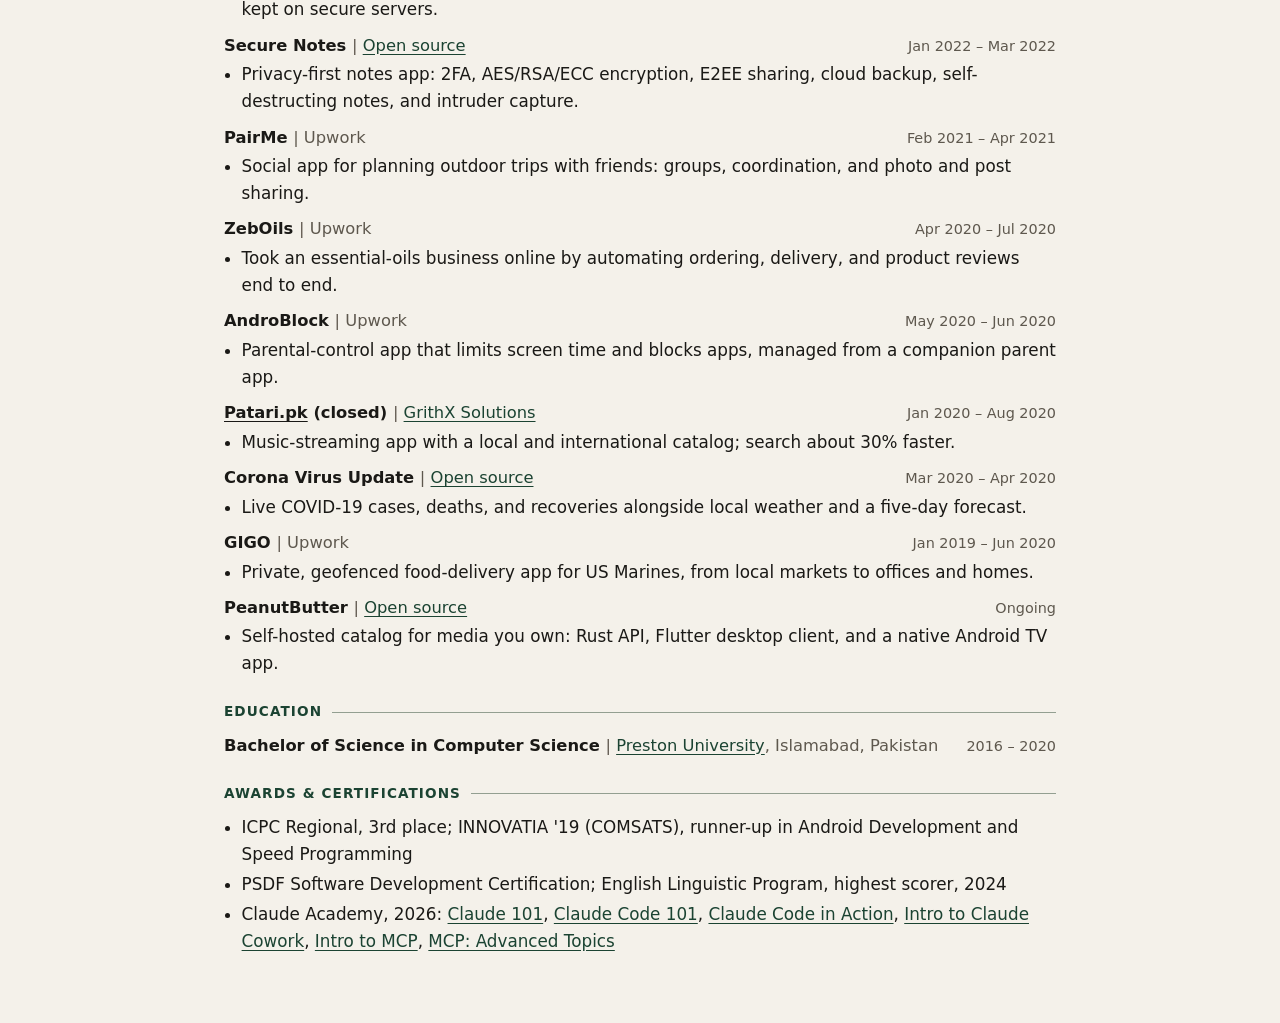
==== commit 93e7911a: "Add MCP course badges; link every course on the resume Co-Authored-By: Claude Opus 5.5 <noreply@anth" ====
--- a/resume.html
+++ b/resume.html
@@ -64,7 +64,7 @@
   <main id="content" class="wrap cv">
     <p class="cv-tools no-print">
       <span>Updated October 2026</span>
-      <a class="button" href="aafaq-ali-resume.pdf" download>Download PDF</a>
+      <a class="button" href="aafaq-ali-resume.pdf?v=dev" download>Download PDF</a>
       <button class="button quiet" type="button" onclick="window.print()">Print</button>
     </p>
 
@@ -358,7 +358,7 @@
       <ul class="cv-list">
         <li>ICPC Regional, 3rd place; INNOVATIA '19 (COMSATS), runner-up in Android Development and Speed Programming</li>
         <li>PSDF Software Development Certification; English Linguistic Program, highest scorer, 2024</li>
-        <li>Claude Academy, 2026: Claude 101, Claude Code 101, Claude Code in Action, Intro to Claude Cowork (<a href="https://academy.claude.com/verify/8e38392c309df0e5805ce47df8dbedf6" target="_blank" rel="noopener noreferrer">verify</a>)</li>
+        <li>Claude Academy, 2026: <a href="https://academy.claude.com/verify/96abbec9899c160298dd54b25865126e" target="_blank" rel="noopener noreferrer">Claude 101</a>, <a href="https://academy.claude.com/verify/3dcd5353d01d62e38c4ac11f083aba3e" target="_blank" rel="noopener noreferrer">Claude Code 101</a>, <a href="https://academy.claude.com/verify/8e38392c309df0e5805ce47df8dbedf6" target="_blank" rel="noopener noreferrer">Claude Code in Action</a>, <a href="https://academy.claude.com/verify/409545ae04b41d18a1bbf4010a0920b7" target="_blank" rel="noopener noreferrer">Intro to Claude Cowork</a>, <a href="https://academy.claude.com/verify/93e56921a56cf1212e225e848584bfc8" target="_blank" rel="noopener noreferrer">Intro to MCP</a>, <a href="https://academy.claude.com/verify/a0ebe234b74af0aaab118ab40c21eae5" target="_blank" rel="noopener noreferrer">MCP: Advanced Topics</a></li>
       </ul>
     </section>
   </main>
--- a/css/site.css
+++ b/css/site.css
@@ -725,7 +725,7 @@
 }
 .badges {
   display: grid;
-  grid-template-columns: repeat(4, 1fr);
+  grid-template-columns: repeat(3, 1fr);
   gap: 1rem;
   margin: 0;
   padding: 0;
@@ -939,7 +939,7 @@
 .cv-proj + .cv-proj { margin-top: 0.6rem; }
 .cv-proj ul { margin-top: 0.15rem; }
 
-@page { size: A4; margin: 9mm 13mm; }
+@page { size: A4; margin: 7mm 13mm; }
 
 @media print {
   html, body { background: #fff !important; }
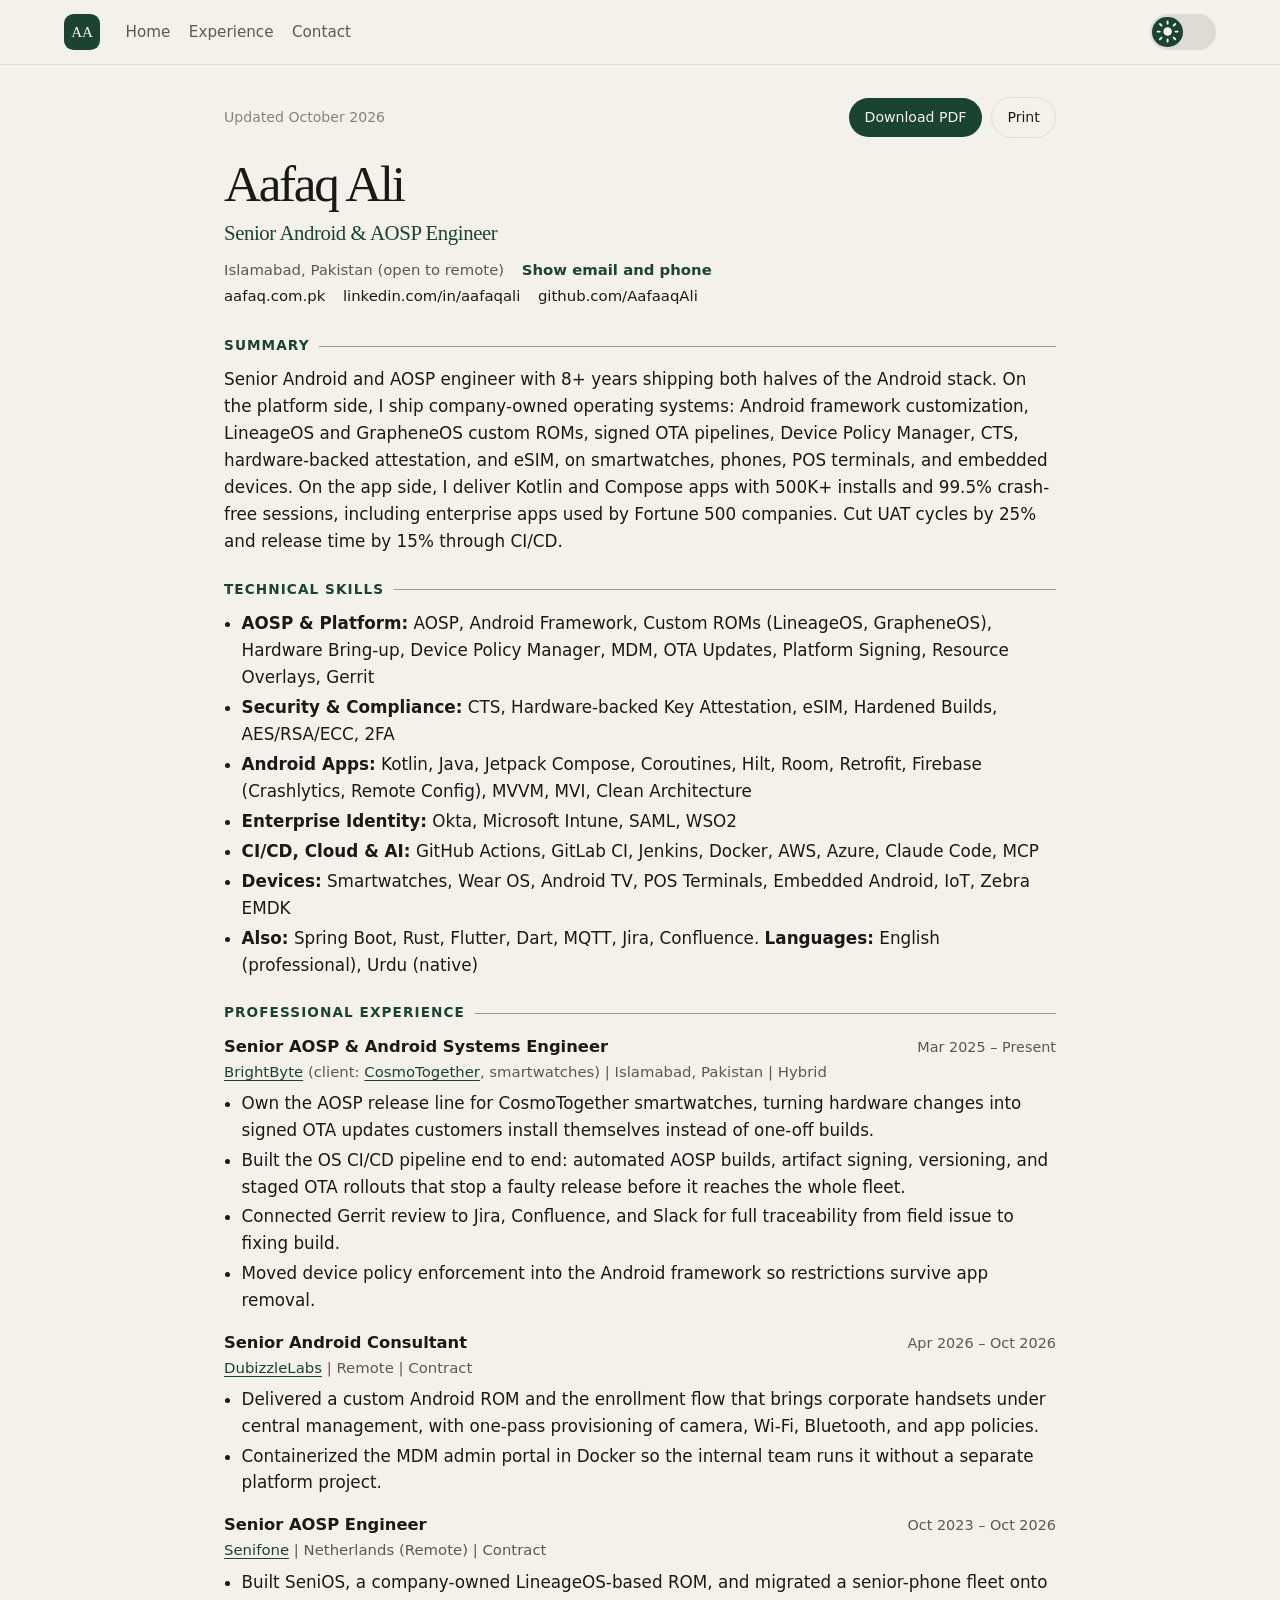
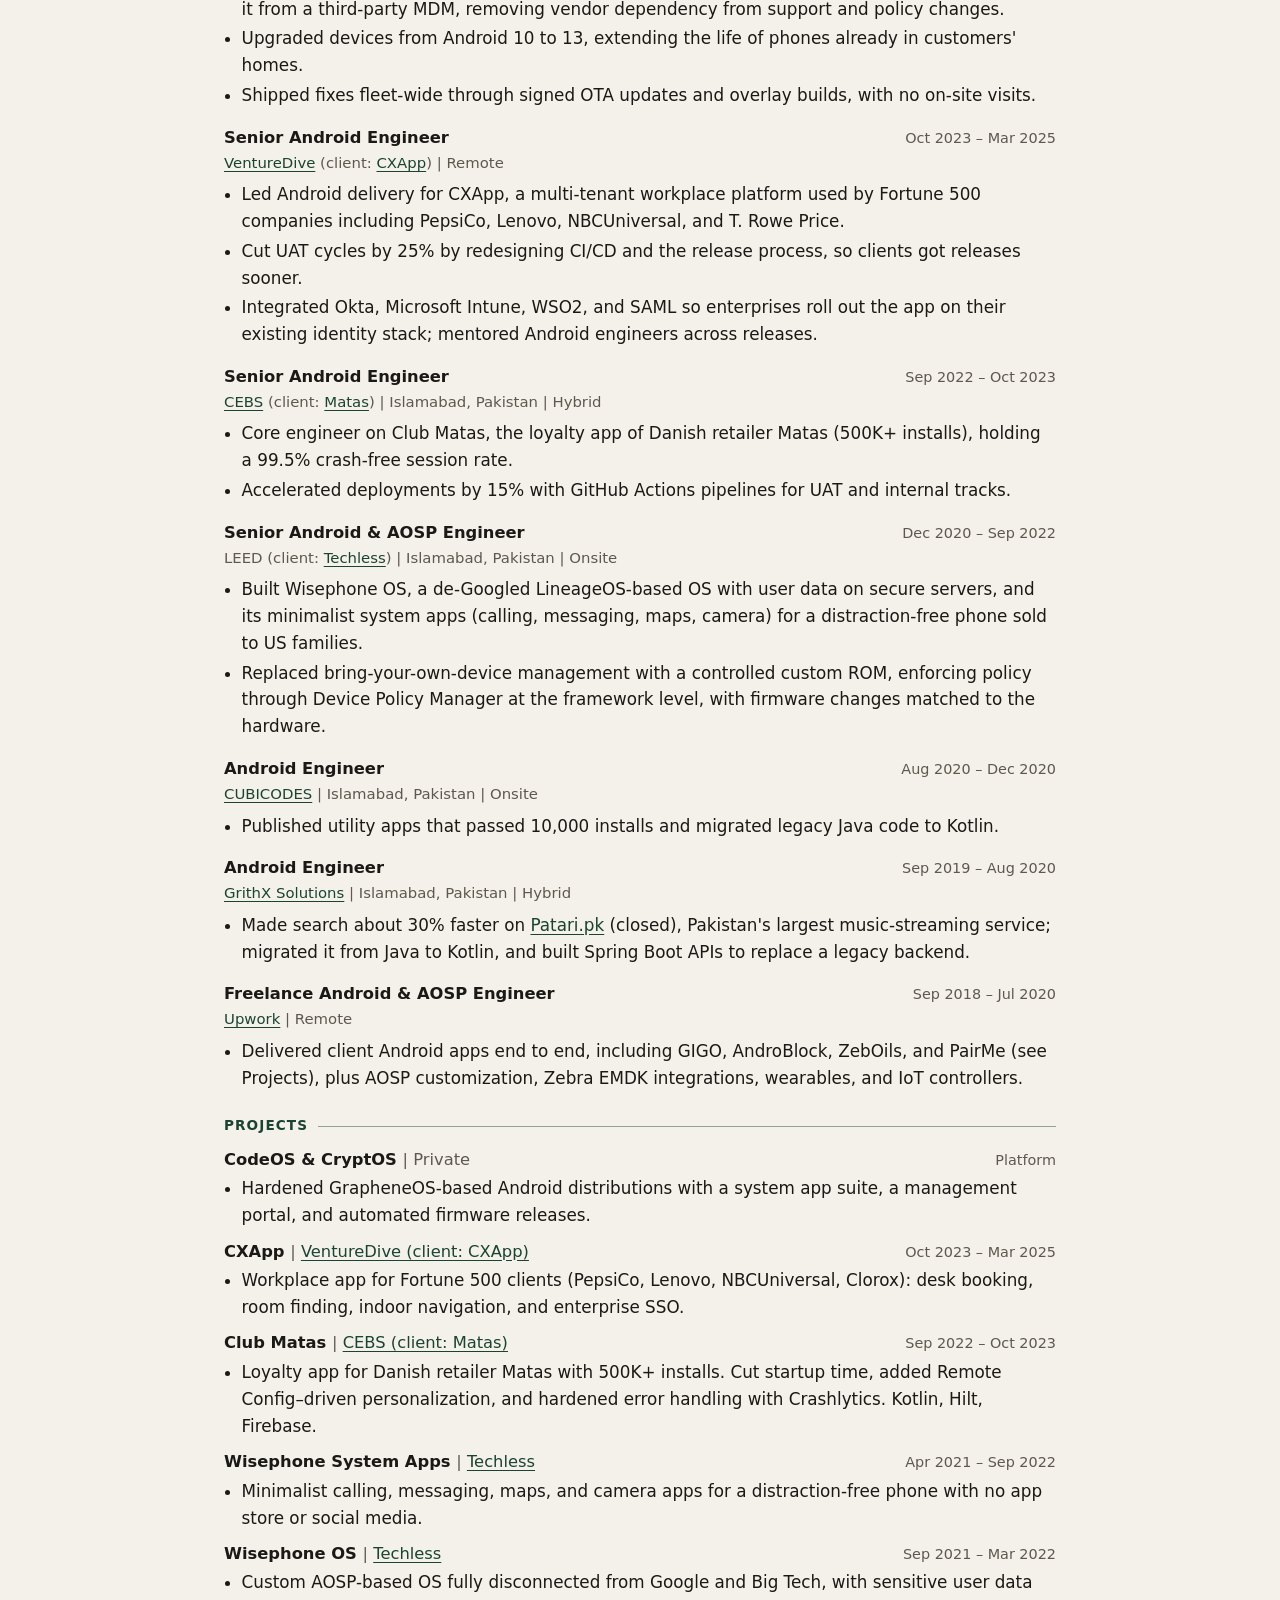
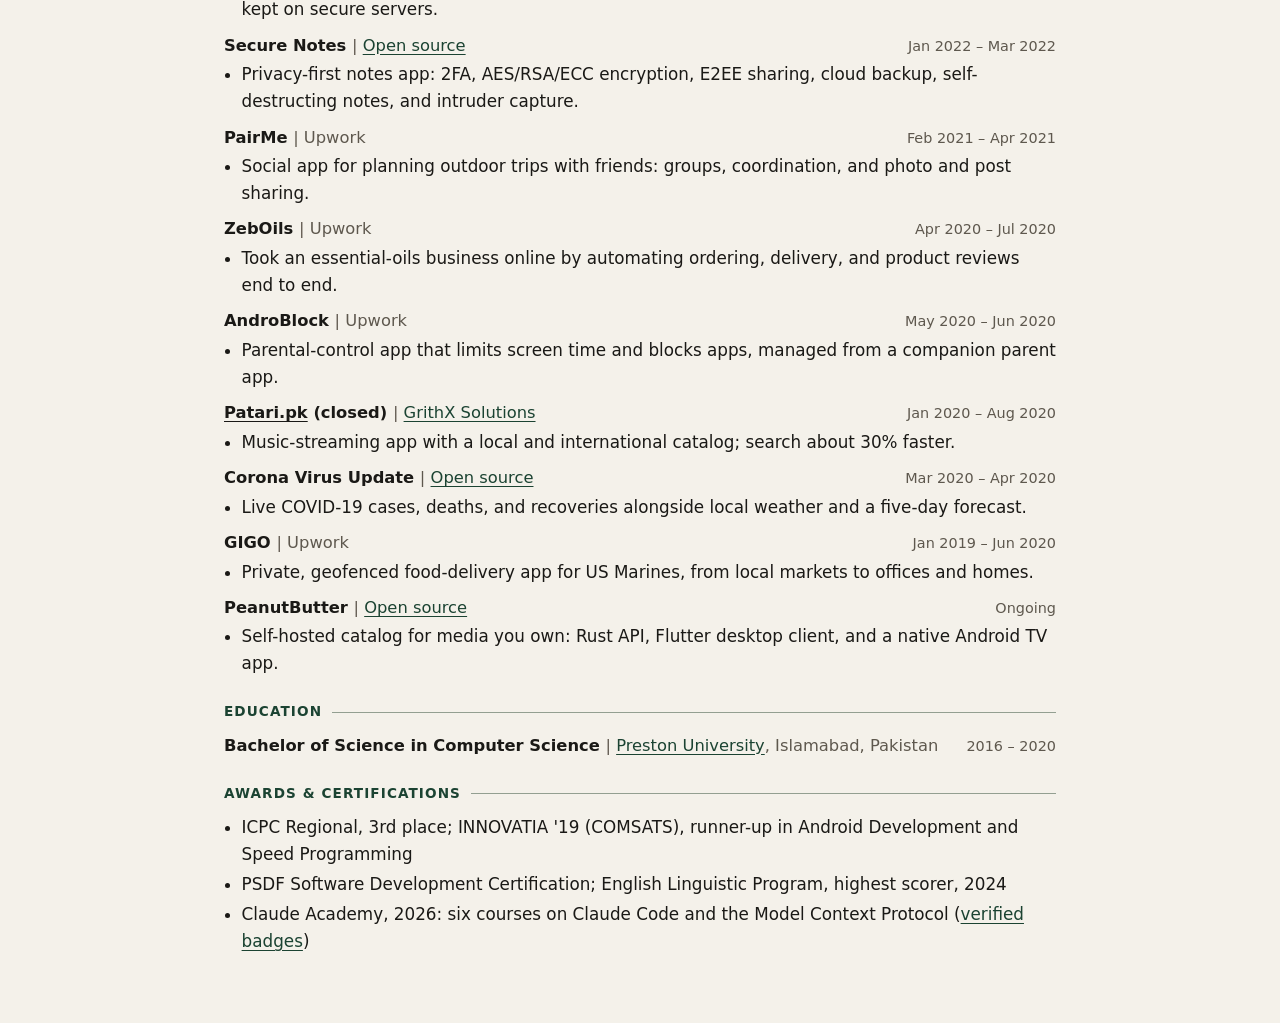
==== commit 35234c97: "Condense Claude Academy entry on the resume; add Claude Code and MCP to skills Co-Authored-By: Claud" ====
--- a/resume.html
+++ b/resume.html
@@ -94,7 +94,7 @@
         <li><strong>Security &amp; Compliance:</strong> CTS, Hardware-backed Key Attestation, eSIM, Hardened Builds, AES/RSA/ECC, 2FA</li>
         <li><strong>Android Apps:</strong> Kotlin, Java, Jetpack Compose, Coroutines, Hilt, Room, Retrofit, Firebase (Crashlytics, Remote Config), MVVM, MVI, Clean Architecture</li>
         <li><strong>Enterprise Identity:</strong> Okta, Microsoft Intune, SAML, WSO2</li>
-        <li><strong>CI/CD &amp; Cloud:</strong> GitHub Actions, GitLab CI, Jenkins, Docker, AWS, Azure</li>
+        <li><strong>CI/CD, Cloud &amp; AI:</strong> GitHub Actions, GitLab CI, Jenkins, Docker, AWS, Azure, Claude Code, MCP</li>
         <li><strong>Devices:</strong> Smartwatches, Wear OS, Android TV, POS Terminals, Embedded Android, IoT, Zebra EMDK</li>
         <li><strong>Also:</strong> Spring Boot, Rust, Flutter, Dart, MQTT, Jira, Confluence. <strong>Languages:</strong> English (professional), Urdu (native)</li>
       </ul>
@@ -358,7 +358,7 @@
       <ul class="cv-list">
         <li>ICPC Regional, 3rd place; INNOVATIA '19 (COMSATS), runner-up in Android Development and Speed Programming</li>
         <li>PSDF Software Development Certification; English Linguistic Program, highest scorer, 2024</li>
-        <li>Claude Academy, 2026: <a href="https://academy.claude.com/verify/96abbec9899c160298dd54b25865126e" target="_blank" rel="noopener noreferrer">Claude 101</a>, <a href="https://academy.claude.com/verify/3dcd5353d01d62e38c4ac11f083aba3e" target="_blank" rel="noopener noreferrer">Claude Code 101</a>, <a href="https://academy.claude.com/verify/8e38392c309df0e5805ce47df8dbedf6" target="_blank" rel="noopener noreferrer">Claude Code in Action</a>, <a href="https://academy.claude.com/verify/409545ae04b41d18a1bbf4010a0920b7" target="_blank" rel="noopener noreferrer">Intro to Claude Cowork</a>, <a href="https://academy.claude.com/verify/93e56921a56cf1212e225e848584bfc8" target="_blank" rel="noopener noreferrer">Intro to MCP</a>, <a href="https://academy.claude.com/verify/a0ebe234b74af0aaab118ab40c21eae5" target="_blank" rel="noopener noreferrer">MCP: Advanced Topics</a></li>
+        <li>Claude Academy, 2026: six courses on Claude Code and the Model Context Protocol (<a href="https://aafaq.com.pk/#courses" target="_blank" rel="noopener noreferrer">verified badges</a>)</li>
       </ul>
     </section>
   </main>
--- a/css/site.css
+++ b/css/site.css
@@ -717,7 +717,7 @@
 }
 
 /* Claude Academy badges */
-.academy { margin-top: 2rem; }
+.academy { margin-top: 2rem; scroll-margin-top: 5rem; }
 .academy h3 {
   margin: 0 0 0.75rem;
   font-size: 1rem;
@@ -939,7 +939,7 @@
 .cv-proj + .cv-proj { margin-top: 0.6rem; }
 .cv-proj ul { margin-top: 0.15rem; }
 
-@page { size: A4; margin: 7mm 13mm; }
+@page { size: A4; margin: 9mm 13mm; }
 
 @media print {
   html, body { background: #fff !important; }
